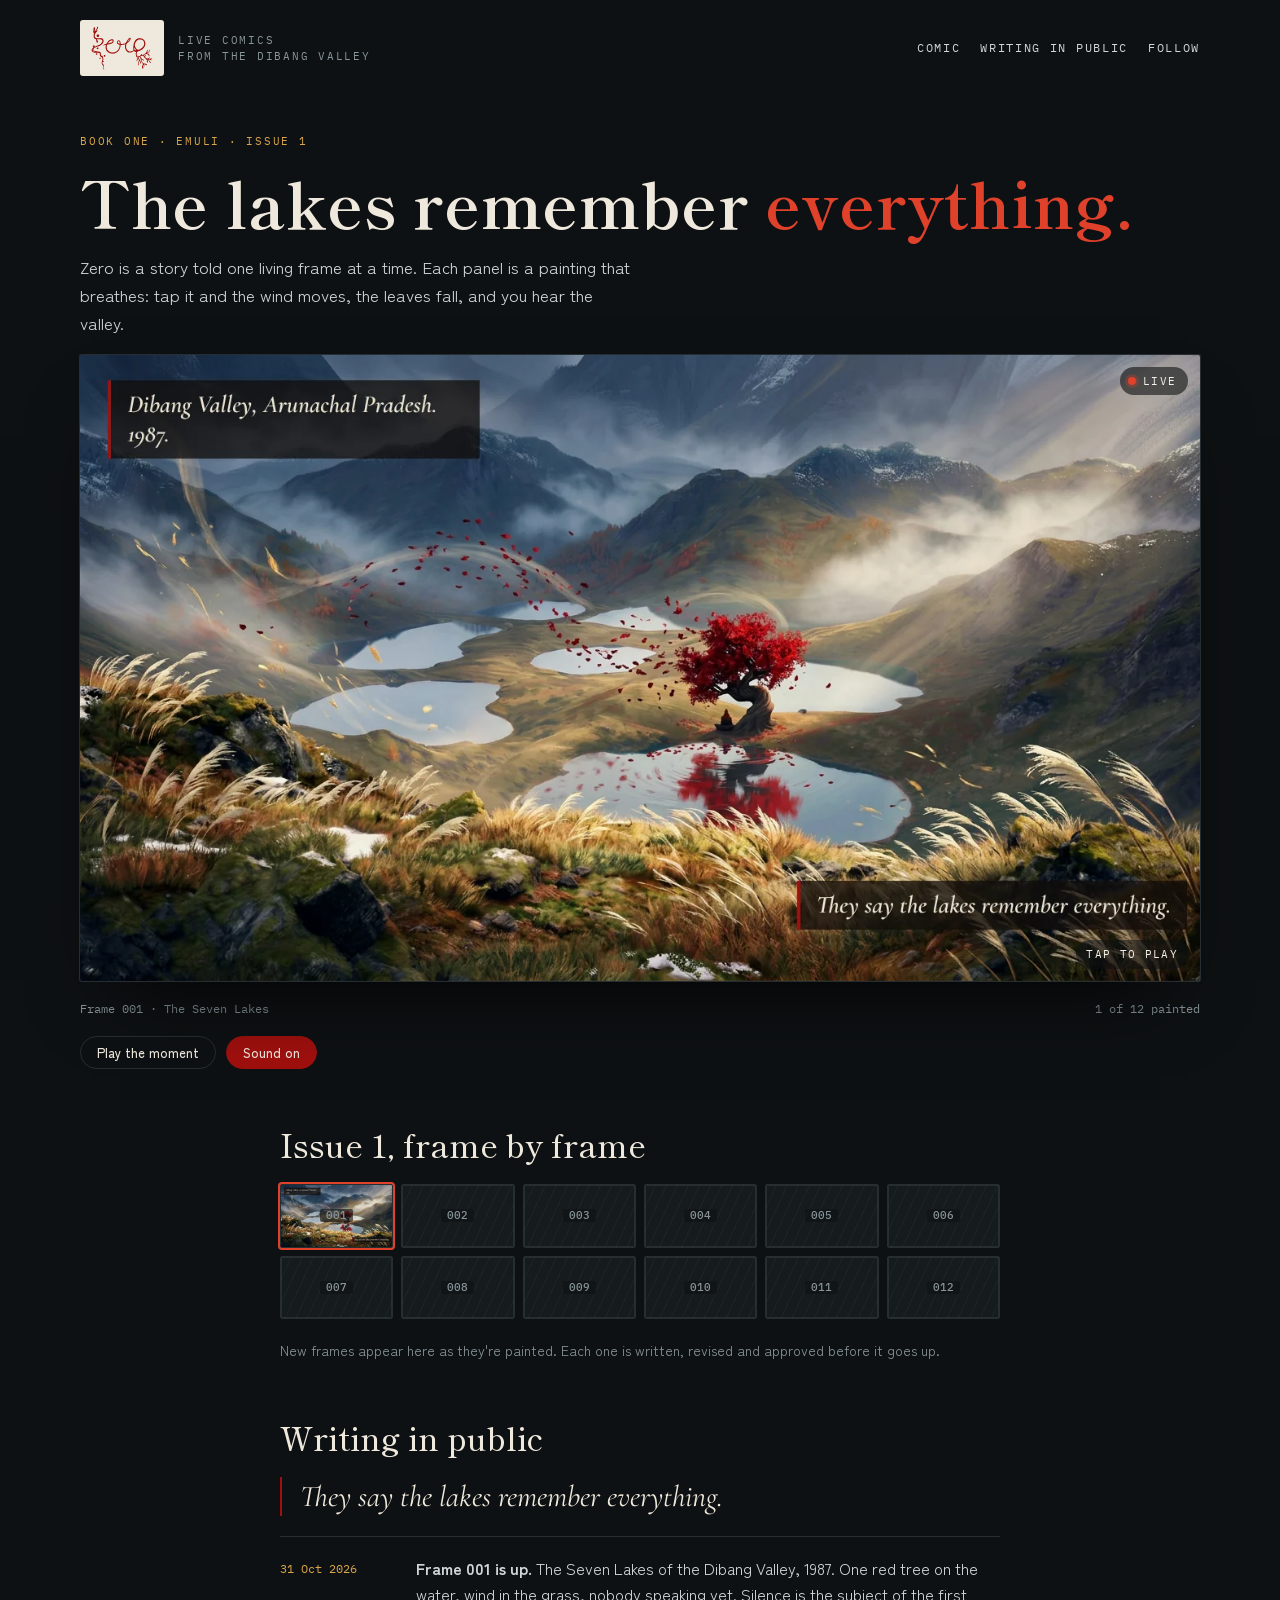
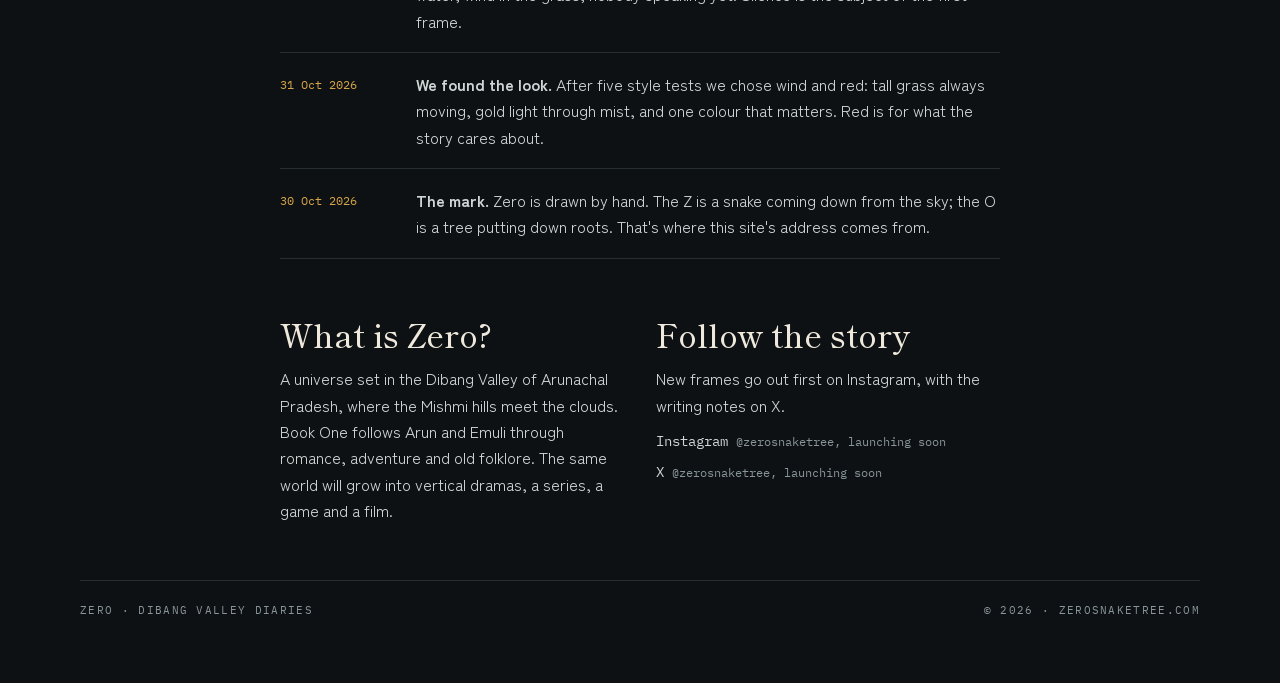
==== index.html @ f366be3c "Launch the Zero site with live Frame 001 Co-Authored-By: Claude Opus 5.5 <noreply@anthropic.com> Cla" ====
<!doctype html>
<html lang="en">
<head>
<meta charset="utf-8">
<meta name="viewport" content="width=device-width, initial-scale=1, viewport-fit=cover">
<link rel="icon" href="assets/zero-logo.svg" type="image/svg+xml">
<title>Zero Snake Tree</title>
<meta name="claude:viewport-fit-sides" content="cover">
<meta name="description" content="Zero: live comics from the Dibang Valley, painted one frame at a time.">
<meta property="og:title" content="Zero">
<meta property="og:description" content="Live comics from the Dibang Valley, painted one frame at a time.">
<meta property="og:image" content="https://zerosnaketree.com/assets/og-frame-001.jpg">
<link rel="preconnect" href="https://fonts.googleapis.com">
<link rel="preconnect" href="https://fonts.gstatic.com" crossorigin>
<link rel="stylesheet" href="https://fonts.googleapis.com/css2?family=Shippori+Mincho:wght@500;700&family=Cormorant+Garamond:ital,wght@1,500&family=Zen+Kaku+Gothic+New:wght@400;500&family=IBM+Plex+Mono:wght@400;500&display=swap">
<style>
*,*::before,*::after{box-sizing:border-box}
body{margin:0}
img{max-width:100%}
[hidden]{display:none!important}
:root{padding-top:env(safe-area-inset-top,0px);padding-bottom:env(safe-area-inset-bottom,0px)}

/* Layout: a night reading-room in the valley. The live frame is the hero, full width; the book's frame strip and the
   writing-in-public log sit below it in one narrow column. One look on purpose (dark ink, bone paper, Zero red). */
:root{
  --ink:#0e1113;          /* page: night over the lakes */
  --ink-2:#161b1e;        /* raised surface */
  --line:#262e32;
  --mist:#cfd6d6;         /* body text */
  --dim:#88959a;          /* captions */
  --bone:#efe8dc;         /* the paper the logo is drawn on */
  --red:#a0100e;          /* Zero red, from the logo */
  --red-lit:#e0412b;      /* the same red where light hits it, for text on ink */
  --gold:#d8a64a;         /* low sun through mist */
  --display:"Shippori Mincho","Hiragino Mincho ProN","Yu Mincho",Georgia,serif;
  --quote:"Cormorant Garamond",Georgia,"Times New Roman",serif;
  --body:"Zen Kaku Gothic New",system-ui,-apple-system,"Segoe UI",sans-serif;
  --mono:"IBM Plex Mono",ui-monospace,Menlo,Consolas,monospace;
  color-scheme:dark;
}
html,body{background:var(--ink);color:var(--mist)}
body{font-family:var(--body);font-size:16px;line-height:1.65;
  padding-left:max(16px,env(safe-area-inset-left,0px));padding-right:max(16px,env(safe-area-inset-right,0px));padding-block:20px 64px}
a{color:var(--bone);text-decoration-color:var(--red-lit);text-underline-offset:3px}
a:hover{color:#fff}
:focus-visible{outline:2px solid var(--gold);outline-offset:3px}
.wrap{max-width:1120px;margin:0 auto;display:grid;gap:56px}
.col{max-width:720px;width:100%;margin:0 auto;display:grid;gap:20px}

/* header */
header{display:flex;align-items:center;justify-content:space-between;gap:16px;flex-wrap:wrap}
.mark{display:flex;align-items:center;gap:14px;text-decoration:none}
.plate{width:84px;height:56px;background:var(--bone);border-radius:3px;display:grid;place-items:center;padding:5px 8px}
.plate img{width:100%;height:100%;object-fit:contain}
.mark small{font-family:var(--mono);font-size:11px;letter-spacing:.16em;text-transform:uppercase;color:var(--dim);line-height:1.5}
nav{display:flex;gap:20px;flex-wrap:wrap;font-family:var(--mono);font-size:12px;letter-spacing:.14em;text-transform:uppercase}
nav a{color:var(--mist);text-decoration:none}
nav a:hover{color:var(--red-lit)}

/* hero */
.hero{display:grid;gap:18px}
.eyebrow{font-family:var(--mono);font-size:11px;letter-spacing:.16em;text-transform:uppercase;color:var(--gold)}
h1{font-family:var(--display);font-weight:700;font-size:clamp(34px,6vw,64px);line-height:1.05;margin:0;color:var(--bone);text-wrap:balance;letter-spacing:.01em}
h1 em{font-style:normal;color:var(--red-lit)}
h2{font-family:var(--display);font-weight:500;font-size:clamp(24px,3.4vw,32px);line-height:1.2;margin:0;color:var(--bone);text-wrap:balance}
.lede{font-size:17px;max-width:62ch;margin:0}

/* live panel */
.panel{position:relative;width:100%;max-width:100%;aspect-ratio:1376/768;overflow:hidden;border-radius:2px;background:#22292c;
  cursor:pointer;user-select:none;-webkit-user-select:none;touch-action:manipulation;box-shadow:0 0 0 1px var(--line),0 40px 80px -40px #000}
.stage{position:absolute;inset:0;transform-origin:58% 58%;transition:transform 6s cubic-bezier(.2,.6,.2,1)}
.stage img,.stage canvas{position:absolute;inset:0;width:100%;height:100%;display:block;object-fit:cover}
.panel.playing .stage{transform:scale(1.045)}
.live{position:absolute;top:12px;right:12px;display:flex;align-items:center;gap:7px;padding:5px 11px 5px 8px;border-radius:999px;
  background:rgba(14,17,19,.6);backdrop-filter:blur(6px);-webkit-backdrop-filter:blur(6px);
  font-family:var(--mono);font-size:11px;letter-spacing:.14em;color:#f4f1ea;transition:background .3s}
.live i{width:8px;height:8px;border-radius:50%;background:var(--red-lit);box-shadow:0 0 0 3px rgba(224,65,43,.25)}
.panel.playing .live{background:rgba(160,16,14,.8)}
.panel.playing .live i{background:#fff;animation:pulse 1s infinite}
@keyframes pulse{50%{opacity:.35}}
.hint{position:absolute;right:12px;bottom:12px;font-family:var(--mono);font-size:11px;letter-spacing:.12em;text-transform:uppercase;
  color:#f4f1ea;background:rgba(14,17,19,.55);padding:5px 10px;border-radius:999px;transition:opacity .4s}
.panel.playing .hint{opacity:0}
.meta{display:flex;justify-content:space-between;gap:12px;flex-wrap:wrap;font-family:var(--mono);font-size:12px;color:var(--dim);font-variant-numeric:tabular-nums}
.controls{display:flex;gap:10px;flex-wrap:wrap}
button{font:500 13px/1 var(--body);color:var(--bone);background:transparent;border:1px solid var(--line);border-radius:999px;padding:9px 16px;cursor:pointer}
button:hover{border-color:var(--red-lit)}
button[aria-pressed="true"]{background:var(--red);border-color:var(--red)}
button:disabled{opacity:.4;cursor:default}

/* frame strip */
.strip{display:grid;grid-template-columns:repeat(6,minmax(0,1fr));gap:8px}
@media (max-width:640px){.strip{grid-template-columns:repeat(4,minmax(0,1fr))}}
.slot{position:relative;aspect-ratio:16/9;border-radius:2px;overflow:hidden;background:var(--ink-2);box-shadow:inset 0 0 0 1px var(--line);
  display:grid;place-items:center;font-family:var(--mono);font-size:11px;color:var(--dim);font-variant-numeric:tabular-nums;padding:0}
.slot img{position:absolute;inset:0;width:100%;height:100%;object-fit:cover}
.slot.on{box-shadow:0 0 0 2px var(--red-lit)}
.slot .n{position:relative;background:rgba(14,17,19,.6);padding:1px 6px;border-radius:2px}
.slot:disabled{opacity:1;cursor:default}
.slot.empty::before{content:"";position:absolute;inset:0;background:repeating-linear-gradient(115deg,transparent 0 9px,rgba(207,214,214,.04) 9px 10px)}
.note{font-size:14px;color:var(--dim);margin:0}

/* log */
.log{display:grid;gap:0;border-top:1px solid var(--line)}
.entry{display:grid;grid-template-columns:120px minmax(0,1fr);gap:16px;padding:18px 0;border-bottom:1px solid var(--line)}
@media (max-width:560px){.entry{grid-template-columns:minmax(0,1fr);gap:4px}}
.entry time{font-family:var(--mono);font-size:12px;color:var(--gold);font-variant-numeric:tabular-nums;padding-top:4px}
.entry p{margin:0}
blockquote{margin:0;font-family:var(--quote);font-style:italic;font-size:clamp(24px,3.2vw,30px);line-height:1.3;color:var(--bone);
  border-left:2px solid var(--red);padding-left:18px}

/* about + follow */
.two{display:grid;grid-template-columns:repeat(2,minmax(0,1fr));gap:32px}
@media (max-width:720px){.two{grid-template-columns:minmax(0,1fr)}}
.two > div{display:grid;gap:12px;align-content:start;min-width:0}
.two p{margin:0}
.handles{display:grid;gap:8px;font-family:var(--mono);font-size:14px}
.handles span{color:var(--dim);font-size:12px}
footer{border-top:1px solid var(--line);padding-top:20px;display:flex;justify-content:space-between;gap:12px;flex-wrap:wrap;
  font-family:var(--mono);font-size:11px;letter-spacing:.12em;text-transform:uppercase;color:var(--dim)}
@media (prefers-reduced-motion:reduce){.stage{transition:none}.panel.playing .stage{transform:none}}
</style>
</head>
<body>

<div class="wrap">
  <header>
    <a class="mark" href="#top" aria-label="Zero, home">
      <span class="plate"><img src="assets/zero-logo.svg" alt="Zero"></span>
      <small>Live comics<br>from the Dibang Valley</small>
    </a>
    <nav aria-label="Sections">
      <a href="#comic">Comic</a><a href="#log">Writing in public</a><a href="#follow">Follow</a>
    </nav>
  </header>

  <section class="hero" id="comic">
    <div class="eyebrow">Book One · Emuli · Issue 1</div>
    <h1>The lakes remember <em>everything.</em></h1>
    <p class="lede">Zero is a story told one living frame at a time. Each panel is a painting that breathes: tap it and the wind moves, the leaves fall, and you hear the valley.</p>

    <div class="panel" id="panel" role="button" tabindex="0" aria-label="Live frame. Tap to play the moment with sound.">
      <div class="stage"><img id="frameImg" src="assets/frame-001.webp" alt=""><canvas id="fx"></canvas></div>
      <div class="live"><i></i>LIVE</div>
      <div class="hint">Tap to play</div>
    </div>
    <div class="meta"><span id="frameLabel">Frame 001 · The Seven Lakes</span><span id="frameCount">1 of 12 painted</span></div>
    <div class="controls">
      <button id="play" type="button">Play the moment</button>
      <button id="sound" type="button" aria-pressed="true">Sound on</button>
    </div>
  </section>

  <section class="col" aria-labelledby="stripH">
    <h2 id="stripH">Issue 1, frame by frame</h2>
    <div class="strip" id="strip"></div>
    <p class="note">New frames appear here as they're painted. Each one is written, revised and approved before it goes up.</p>
  </section>

  <section class="col" id="log" aria-labelledby="logH">
    <h2 id="logH">Writing in public</h2>
    <blockquote>They say the lakes remember everything.</blockquote>
    <div class="log">
      <div class="entry"><time datetime="2026-10-31">31 Oct 2026</time>
        <p><strong>Frame 001 is up.</strong> The Seven Lakes of the Dibang Valley, 1987. One red tree on the water, wind in the grass, nobody speaking yet. Silence is the subject of the first frame.</p></div>
      <div class="entry"><time datetime="2026-10-31">31 Oct 2026</time>
        <p><strong>We found the look.</strong> After five style tests we chose wind and red: tall grass always moving, gold light through mist, and one colour that matters. Red is for what the story cares about.</p></div>
      <div class="entry"><time datetime="2026-10-30">30 Oct 2026</time>
        <p><strong>The mark.</strong> Zero is drawn by hand. The Z is a snake coming down from the sky; the O is a tree putting down roots. That's where this site's address comes from.</p></div>
    </div>
  </section>

  <section class="col two" id="follow">
    <div>
      <h2>What is Zero?</h2>
      <p>A universe set in the Dibang Valley of Arunachal Pradesh, where the Mishmi hills meet the clouds. Book One follows Arun and Emuli through romance, adventure and old folklore. The same world will grow into vertical dramas, a series, a game and a film.</p>
    </div>
    <div>
      <h2>Follow the story</h2>
      <p>New frames go out first on Instagram, with the writing notes on X.</p>
      <div class="handles">
        <div>Instagram <span>@zerosnaketree, launching soon</span></div>
        <div>X <span>@zerosnaketree, launching soon</span></div>
      </div>
    </div>
  </section>

  <footer><span>Zero · Dibang Valley Diaries</span><span>© 2026 · zerosnaketree.com</span></footer>
</div>

<script>
/* To add a frame: push an entry here once it's approved. live = which moment plays on tap. */
const FRAMES = [
  {n:1, title:"The Seven Lakes", src:"assets/frame-001.webp", thumb:"assets/frame-001-sm.webp",
   alt:"Seven mountain lakes in mist, one red tree on the shore shedding leaves into the wind, tall grass in the foreground.",
   live:{leaves:true, origin:[0.59,0.47], wind:1}}
];
const TOTAL = 12;

const panel=document.getElementById('panel'), img=document.getElementById('frameImg'), cv=document.getElementById('fx'),
      ctx=cv.getContext('2d'), playBtn=document.getElementById('play'), soundBtn=document.getElementById('sound');
const reduce=matchMedia('(prefers-reduced-motion: reduce)').matches;
let cur=0, playing=false, soundOn=true, raf=0, leaves=[], t0=0, ac=null;

function show(i){
  cur=i; const f=FRAMES[i];
  img.src=f.src; img.alt=f.alt;
  document.getElementById('frameLabel').textContent=`Frame ${String(f.n).padStart(3,'0')} · ${f.title}`;
  document.getElementById('frameCount').textContent=`${FRAMES.length} of ${TOTAL} painted`;
  document.querySelectorAll('.slot').forEach((s,k)=>s.classList.toggle('on',k===i));
}
function buildStrip(){
  const s=document.getElementById('strip');
  for(let k=0;k<TOTAL;k++){
    const b=document.createElement('button'); b.type='button'; b.className='slot';
    const f=FRAMES[k];
    if(f){ b.innerHTML=`<img src="${f.thumb}" alt=""><span class="n">${String(k+1).padStart(3,'0')}</span>`;
      b.setAttribute('aria-label',`Frame ${k+1}: ${f.title}`); b.onclick=()=>{show(k);panel.scrollIntoView({behavior:reduce?'auto':'smooth',block:'center'})}; }
    else { b.classList.add('empty'); b.disabled=true; b.innerHTML=`<span class="n">${String(k+1).padStart(3,'0')}</span>`; b.setAttribute('aria-label',`Frame ${k+1}, still being painted`); }
    s.appendChild(b);
  }
}

function size(){ const r=panel.getBoundingClientRect(), d=Math.min(devicePixelRatio||1,2); cv.width=r.width*d; cv.height=r.height*d; }
function spawn(o){
  const W=cv.width,H=cv.height;
  return {x:o[0]*W+(Math.random()-.5)*W*.08, y:o[1]*H+(Math.random()-.5)*H*.08,
    vx:(0.6+Math.random()*1.4)*W/900, vy:(-0.4+Math.random()*0.8)*H/900,
    r:(3+Math.random()*4)*W/1100, a:Math.random()*6.28, va:(Math.random()-.5)*.2, life:1,
    c:Math.random()<.75?'#b3160f':(Math.random()<.5?'#e0412b':'#d8a64a')};
}
function frame(ts){
  const W=cv.width,H=cv.height, el=(ts-t0)/1000, f=FRAMES[cur].live;
  ctx.clearRect(0,0,W,H);
  // gust: rises, holds, settles
  const g=el<1?el:el<4?1:Math.max(0,1-(el-4)/2);
  if(f.leaves && el<4.5) for(let k=0;k<3;k++) leaves.push(spawn(f.origin));
  // warm light breathing in through the mist
  ctx.fillStyle=`rgba(216,166,74,${0.07*g})`; ctx.fillRect(0,0,W,H);
  for(const p of leaves){
    p.vx+=0.02*g*W/900; p.vy+=Math.sin(el*3+p.x*.01)*0.02*H/900;
    p.x+=p.vx*(1+g); p.y+=p.vy; p.a+=p.va; if(el>4) p.life-=.012;
    ctx.save(); ctx.globalAlpha=Math.max(0,p.life)*.95; ctx.translate(p.x,p.y); ctx.rotate(p.a);
    ctx.fillStyle=p.c; ctx.beginPath(); ctx.ellipse(0,0,p.r,p.r*.45,0,0,6.28); ctx.fill(); ctx.restore();
  }
  leaves=leaves.filter(p=>p.life>0 && p.x<W+40 && p.y>-40 && p.y<H+40);
  if(el<6.5 || leaves.length) raf=requestAnimationFrame(frame); else stop();
}
function wind(){
  try{
    ac=ac||new (window.AudioContext||window.webkitAudioContext)(); const now=ac.currentTime, len=7;
    const buf=ac.createBuffer(1,ac.sampleRate*len,ac.sampleRate), d=buf.getChannelData(0);
    let last=0; for(let i=0;i<d.length;i++){ last=(last+0.02*(Math.random()*2-1))/1.02; d[i]=last*3.5; }
    const src=ac.createBufferSource(); src.buffer=buf;
    const bp=ac.createBiquadFilter(); bp.type='bandpass'; bp.Q.value=0.8;
    bp.frequency.setValueAtTime(300,now); bp.frequency.linearRampToValueAtTime(900,now+2); bp.frequency.linearRampToValueAtTime(400,now+6);
    const gn=ac.createGain(); gn.gain.setValueAtTime(0,now); gn.gain.linearRampToValueAtTime(.55,now+1.2);
    gn.gain.setValueAtTime(.55,now+3.8); gn.gain.linearRampToValueAtTime(0,now+6.5);
    src.connect(bp).connect(gn).connect(ac.destination); src.start(now); src.stop(now+len);
    // one low bell, far off, as the gust peaks
    const o=ac.createOscillator(), og=ac.createGain(); o.type='sine'; o.frequency.value=196;
    og.gain.setValueAtTime(0,now+1.6); og.gain.linearRampToValueAtTime(.12,now+1.7); og.gain.exponentialRampToValueAtTime(.0001,now+5.5);
    o.connect(og).connect(ac.destination); o.start(now+1.6); o.stop(now+5.6);
  }catch(e){}
}
function play(){
  if(playing) return; playing=true; panel.classList.add('playing'); playBtn.disabled=true;
  if(soundOn) wind();
  if(reduce){ setTimeout(stop,2500); return; }
  size(); leaves=[]; t0=performance.now(); raf=requestAnimationFrame(frame);
}
function stop(){ cancelAnimationFrame(raf); ctx.clearRect(0,0,cv.width,cv.height); playing=false; panel.classList.remove('playing'); playBtn.disabled=false; }

panel.addEventListener('click',play);
panel.addEventListener('keydown',e=>{ if(e.key==='Enter'||e.key===' '){e.preventDefault();play();} });
playBtn.addEventListener('click',play);
soundBtn.addEventListener('click',()=>{ soundOn=!soundOn; soundBtn.setAttribute('aria-pressed',soundOn); soundBtn.textContent=soundOn?'Sound on':'Sound off'; });
addEventListener('resize',()=>{ if(playing) size(); });
buildStrip(); show(0);
</script>
</body>
</html>
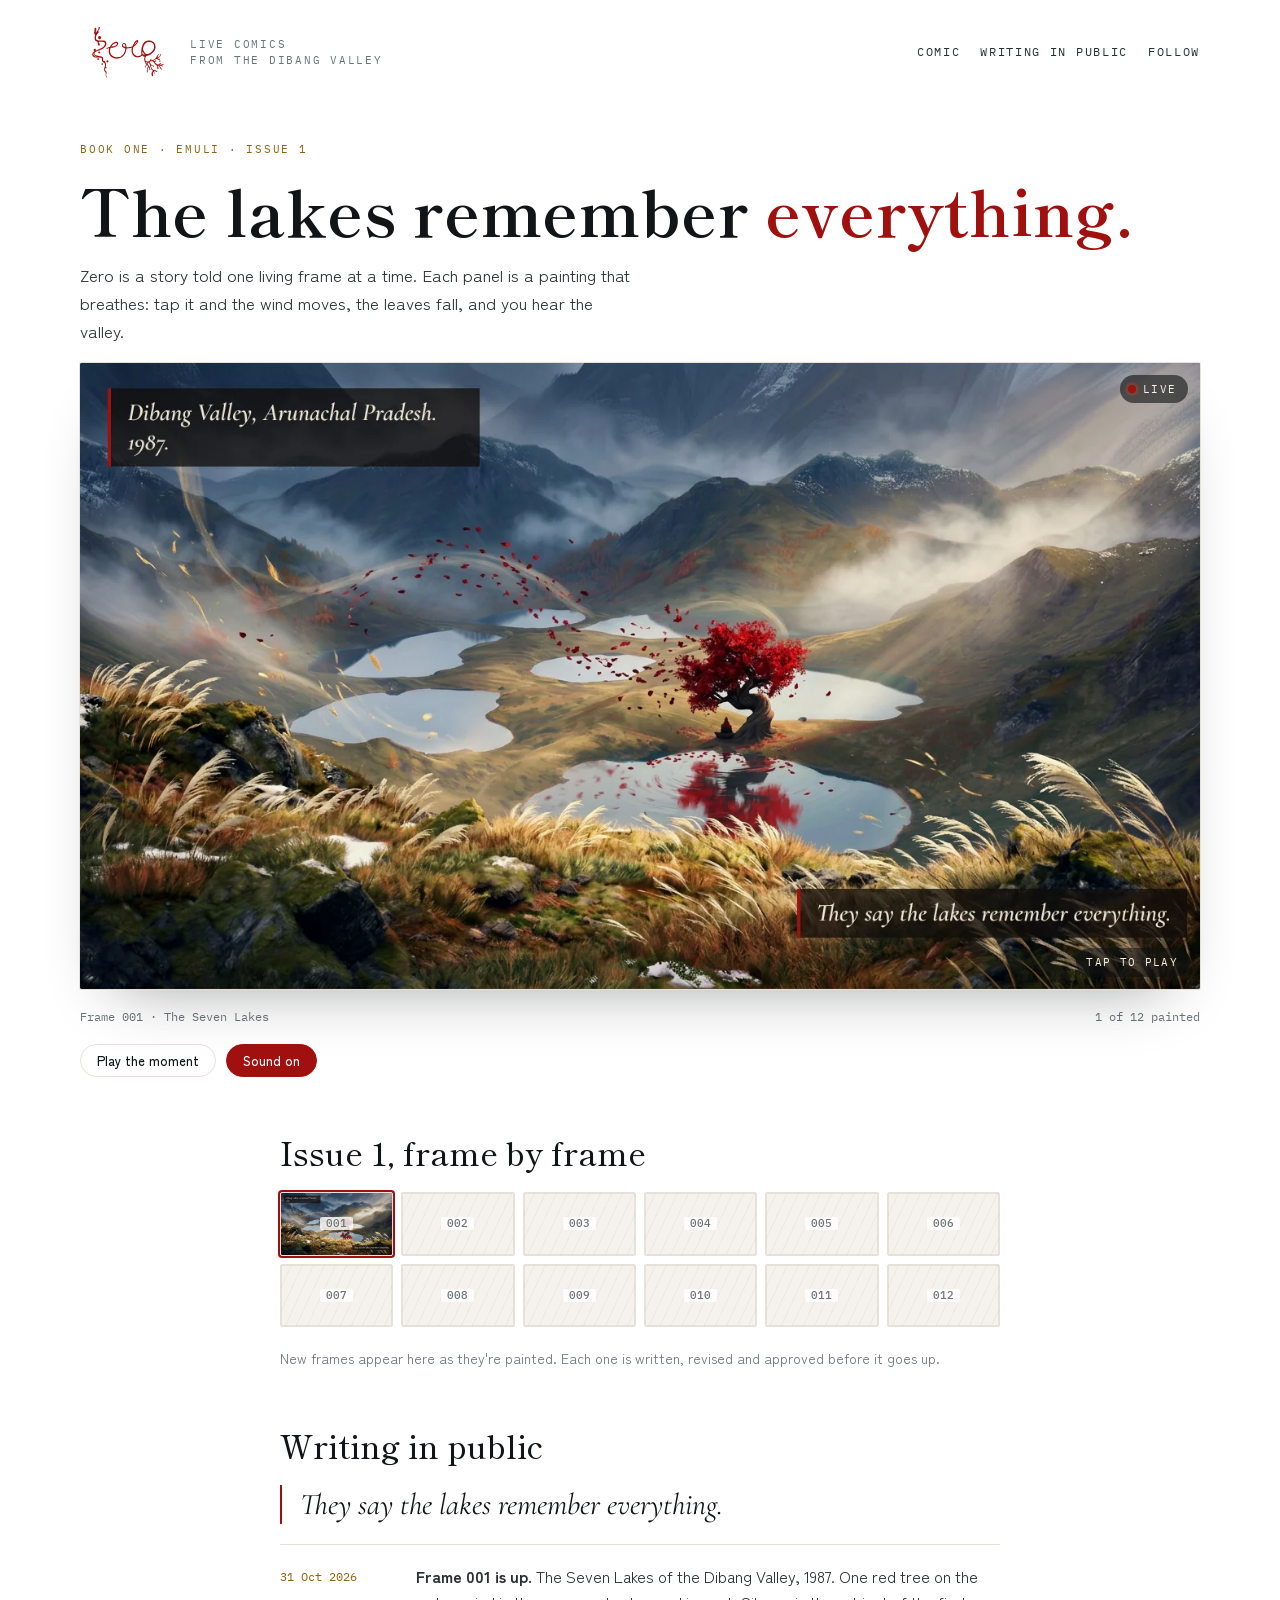
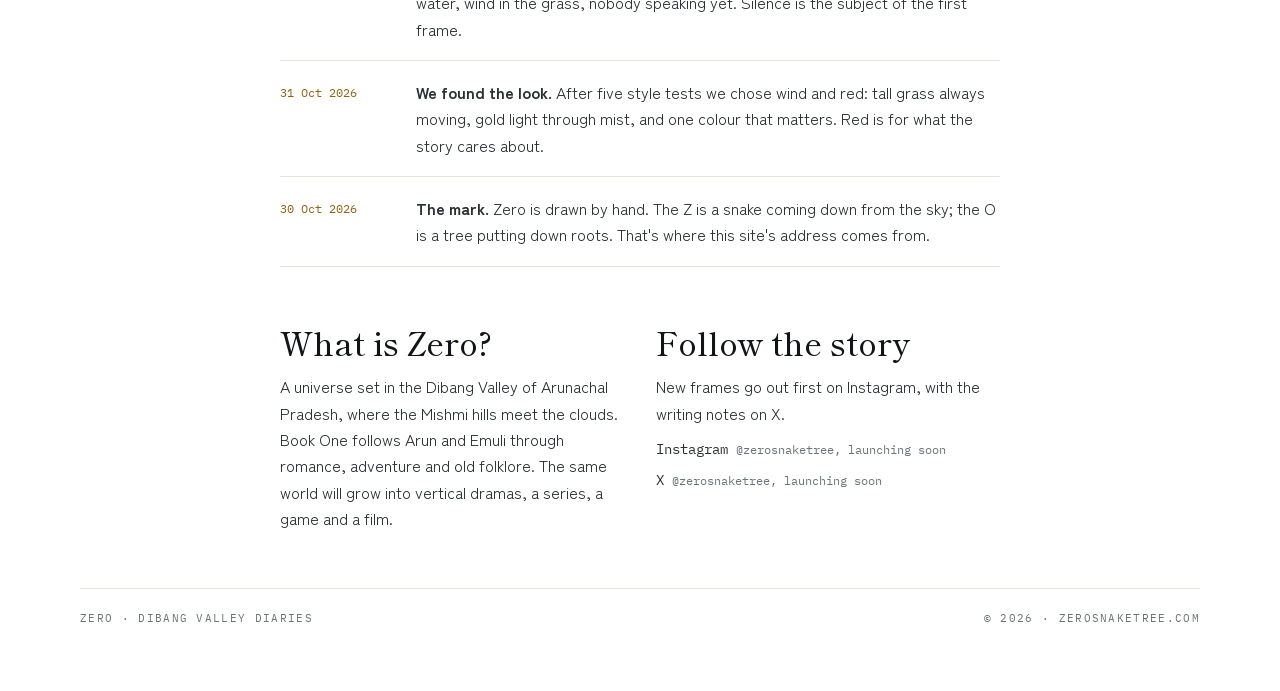
==== commit d3f4238b: "Switch the site to a white background Co-Authored-By: Claude Opus 5.5 <noreply@anthropic.com> Claude" ====
--- a/index.html
+++ b/index.html
@@ -4,7 +4,7 @@
 <meta charset="utf-8">
 <meta name="viewport" content="width=device-width, initial-scale=1, viewport-fit=cover">
 <link rel="icon" href="assets/zero-logo.svg" type="image/svg+xml">
-<title>Zero Snake Tree</title>
+<title>Zero · Live comics from the Dibang Valley</title>
 <meta name="claude:viewport-fit-sides" content="cover">
 <meta name="description" content="Zero: live comics from the Dibang Valley, painted one frame at a time.">
 <meta property="og:title" content="Zero">
@@ -20,29 +20,29 @@
 [hidden]{display:none!important}
 :root{padding-top:env(safe-area-inset-top,0px);padding-bottom:env(safe-area-inset-bottom,0px)}
 
-/* Layout: a night reading-room in the valley. The live frame is the hero, full width; the book's frame strip and the
-   writing-in-public log sit below it in one narrow column. One look on purpose (dark ink, bone paper, Zero red). */
+/* Layout: white paper, like the page the logo was drawn on. The live frame is the hero, full width; the book's frame strip and the
+   writing-in-public log sit below it in one narrow column. One look on purpose (white paper, ink, Zero red). */
 :root{
-  --ink:#0e1113;          /* page: night over the lakes */
-  --ink-2:#161b1e;        /* raised surface */
-  --line:#262e32;
-  --mist:#cfd6d6;         /* body text */
-  --dim:#88959a;          /* captions */
-  --bone:#efe8dc;         /* the paper the logo is drawn on */
+  --ink:#ffffff;          /* page: white paper */
+  --ink-2:#f5f2ed;        /* raised surface */
+  --line:#e6e1d9;
+  --mist:#2a2f31;         /* body text */
+  --dim:#6b7377;          /* captions */
+  --bone:#121517;         /* headings, ink */
   --red:#a0100e;          /* Zero red, from the logo */
-  --red-lit:#e0412b;      /* the same red where light hits it, for text on ink */
-  --gold:#d8a64a;         /* low sun through mist */
+  --red-lit:#a0100e;      /* Zero red for text on white */
+  --gold:#8f6212;         /* low sun, deepened for white paper */
   --display:"Shippori Mincho","Hiragino Mincho ProN","Yu Mincho",Georgia,serif;
   --quote:"Cormorant Garamond",Georgia,"Times New Roman",serif;
   --body:"Zen Kaku Gothic New",system-ui,-apple-system,"Segoe UI",sans-serif;
   --mono:"IBM Plex Mono",ui-monospace,Menlo,Consolas,monospace;
-  color-scheme:dark;
+  color-scheme:light;
 }
 html,body{background:var(--ink);color:var(--mist)}
 body{font-family:var(--body);font-size:16px;line-height:1.65;
   padding-left:max(16px,env(safe-area-inset-left,0px));padding-right:max(16px,env(safe-area-inset-right,0px));padding-block:20px 64px}
 a{color:var(--bone);text-decoration-color:var(--red-lit);text-underline-offset:3px}
-a:hover{color:#fff}
+a:hover{color:var(--red-lit)}
 :focus-visible{outline:2px solid var(--gold);outline-offset:3px}
 .wrap{max-width:1120px;margin:0 auto;display:grid;gap:56px}
 .col{max-width:720px;width:100%;margin:0 auto;display:grid;gap:20px}
@@ -50,7 +50,7 @@
 /* header */
 header{display:flex;align-items:center;justify-content:space-between;gap:16px;flex-wrap:wrap}
 .mark{display:flex;align-items:center;gap:14px;text-decoration:none}
-.plate{width:84px;height:56px;background:var(--bone);border-radius:3px;display:grid;place-items:center;padding:5px 8px}
+.plate{width:96px;height:64px;background:transparent;border-radius:3px;display:grid;place-items:center;padding:5px 8px}
 .plate img{width:100%;height:100%;object-fit:contain}
 .mark small{font-family:var(--mono);font-size:11px;letter-spacing:.16em;text-transform:uppercase;color:var(--dim);line-height:1.5}
 nav{display:flex;gap:20px;flex-wrap:wrap;font-family:var(--mono);font-size:12px;letter-spacing:.14em;text-transform:uppercase}
@@ -67,7 +67,7 @@
 
 /* live panel */
 .panel{position:relative;width:100%;max-width:100%;aspect-ratio:1376/768;overflow:hidden;border-radius:2px;background:#22292c;
-  cursor:pointer;user-select:none;-webkit-user-select:none;touch-action:manipulation;box-shadow:0 0 0 1px var(--line),0 40px 80px -40px #000}
+  cursor:pointer;user-select:none;-webkit-user-select:none;touch-action:manipulation;box-shadow:0 0 0 1px var(--line),0 30px 60px -36px rgba(18,21,23,.45)}
 .stage{position:absolute;inset:0;transform-origin:58% 58%;transition:transform 6s cubic-bezier(.2,.6,.2,1)}
 .stage img,.stage canvas{position:absolute;inset:0;width:100%;height:100%;display:block;object-fit:cover}
 .panel.playing .stage{transform:scale(1.045)}
@@ -85,7 +85,7 @@
 .controls{display:flex;gap:10px;flex-wrap:wrap}
 button{font:500 13px/1 var(--body);color:var(--bone);background:transparent;border:1px solid var(--line);border-radius:999px;padding:9px 16px;cursor:pointer}
 button:hover{border-color:var(--red-lit)}
-button[aria-pressed="true"]{background:var(--red);border-color:var(--red)}
+button[aria-pressed="true"]{background:var(--red);border-color:var(--red);color:#fff}
 button:disabled{opacity:.4;cursor:default}
 
 /* frame strip */
@@ -95,9 +95,9 @@
   display:grid;place-items:center;font-family:var(--mono);font-size:11px;color:var(--dim);font-variant-numeric:tabular-nums;padding:0}
 .slot img{position:absolute;inset:0;width:100%;height:100%;object-fit:cover}
 .slot.on{box-shadow:0 0 0 2px var(--red-lit)}
-.slot .n{position:relative;background:rgba(14,17,19,.6);padding:1px 6px;border-radius:2px}
+.slot .n{position:relative;background:rgba(255,255,255,.8);padding:1px 6px;border-radius:2px}
 .slot:disabled{opacity:1;cursor:default}
-.slot.empty::before{content:"";position:absolute;inset:0;background:repeating-linear-gradient(115deg,transparent 0 9px,rgba(207,214,214,.04) 9px 10px)}
+.slot.empty::before{content:"";position:absolute;inset:0;background:repeating-linear-gradient(115deg,transparent 0 9px,rgba(18,21,23,.04) 9px 10px)}
 .note{font-size:14px;color:var(--dim);margin:0}
 
 /* log */
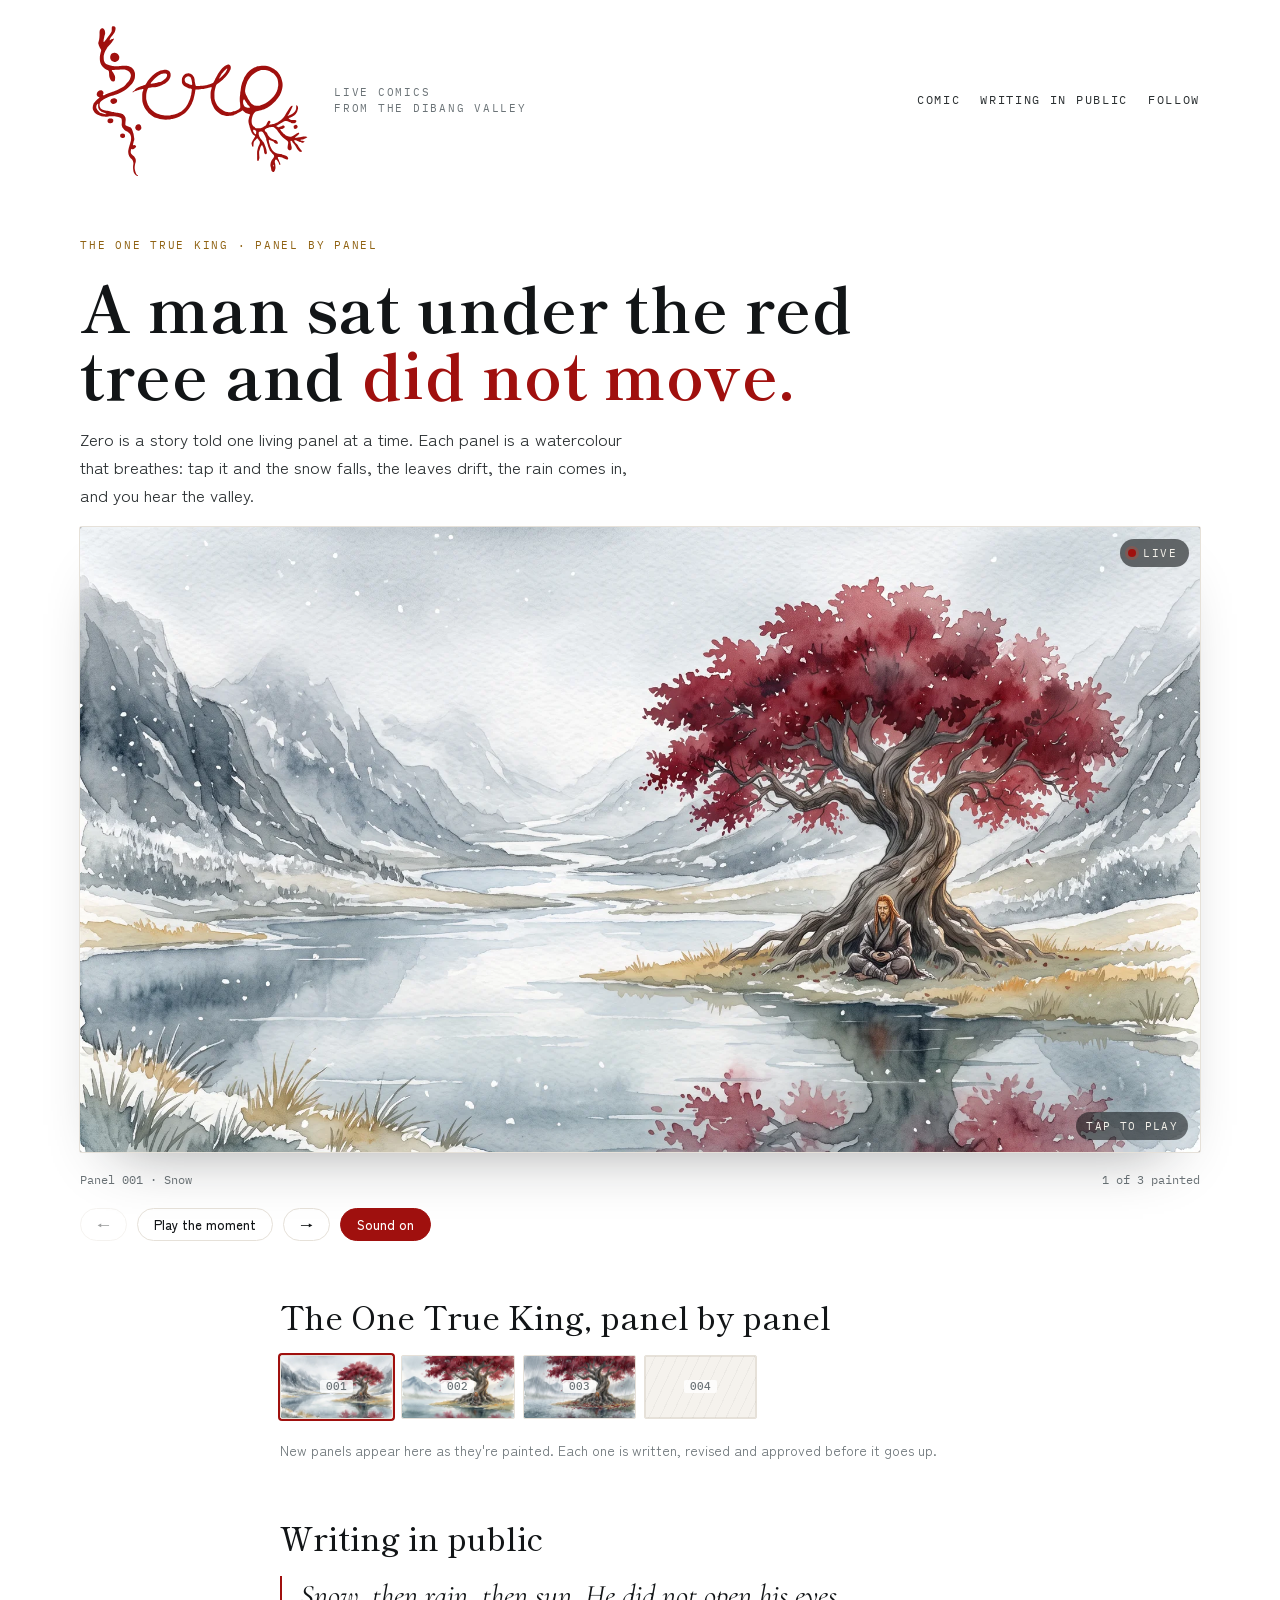
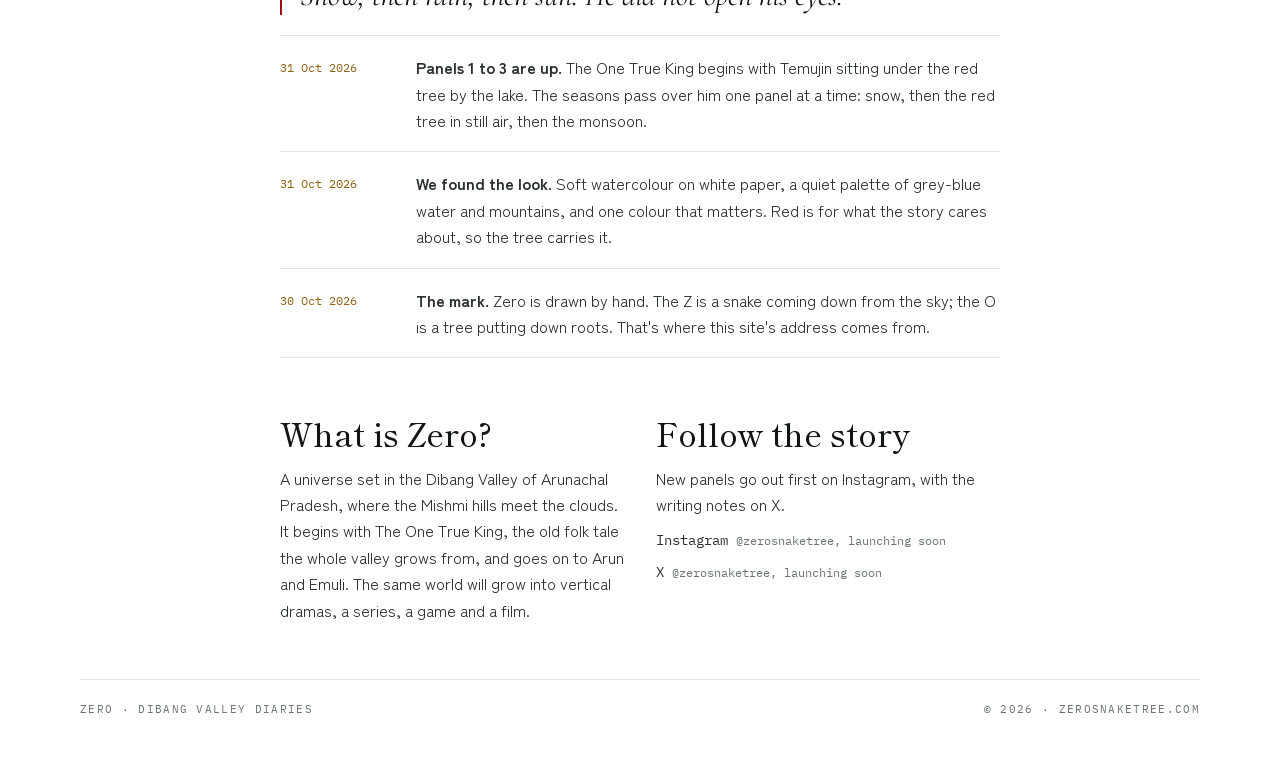
==== commit e9920dc7: "Add The One True King panels 1-3 and enlarge the Zero logo Co-Authored-By: Claude Opus 5.5 <noreply@" ====
--- a/index.html
+++ b/index.html
@@ -9,7 +9,7 @@
 <meta name="description" content="Zero: live comics from the Dibang Valley, painted one frame at a time.">
 <meta property="og:title" content="Zero">
 <meta property="og:description" content="Live comics from the Dibang Valley, painted one frame at a time.">
-<meta property="og:image" content="https://zerosnaketree.com/assets/og-frame-001.jpg">
+<meta property="og:image" content="https://zerosnaketree.com/assets/og-image.jpg">
 <link rel="preconnect" href="https://fonts.googleapis.com">
 <link rel="preconnect" href="https://fonts.gstatic.com" crossorigin>
 <link rel="stylesheet" href="https://fonts.googleapis.com/css2?family=Shippori+Mincho:wght@500;700&family=Cormorant+Garamond:ital,wght@1,500&family=Zen+Kaku+Gothic+New:wght@400;500&family=IBM+Plex+Mono:wght@400;500&display=swap">
@@ -50,8 +50,8 @@
 /* header */
 header{display:flex;align-items:center;justify-content:space-between;gap:16px;flex-wrap:wrap}
 .mark{display:flex;align-items:center;gap:14px;text-decoration:none}
-.plate{width:96px;height:64px;background:transparent;border-radius:3px;display:grid;place-items:center;padding:5px 8px}
-.plate img{width:100%;height:100%;object-fit:contain}
+.plate{width:clamp(150px,24vw,240px);aspect-ratio:3/2;display:block}
+.plate img{display:block;width:100%;height:100%;object-fit:contain}
 .mark small{font-family:var(--mono);font-size:11px;letter-spacing:.16em;text-transform:uppercase;color:var(--dim);line-height:1.5}
 nav{display:flex;gap:20px;flex-wrap:wrap;font-family:var(--mono);font-size:12px;letter-spacing:.14em;text-transform:uppercase}
 nav a{color:var(--mist);text-decoration:none}
@@ -66,7 +66,7 @@
 .lede{font-size:17px;max-width:62ch;margin:0}
 
 /* live panel */
-.panel{position:relative;width:100%;max-width:100%;aspect-ratio:1376/768;overflow:hidden;border-radius:2px;background:#22292c;
+.panel{position:relative;width:100%;max-width:100%;aspect-ratio:2752/1536;overflow:hidden;border-radius:2px;background:#22292c;
   cursor:pointer;user-select:none;-webkit-user-select:none;touch-action:manipulation;box-shadow:0 0 0 1px var(--line),0 30px 60px -36px rgba(18,21,23,.45)}
 .stage{position:absolute;inset:0;transform-origin:58% 58%;transition:transform 6s cubic-bezier(.2,.6,.2,1)}
 .stage img,.stage canvas{position:absolute;inset:0;width:100%;height:100%;display:block;object-fit:cover}
@@ -135,36 +135,38 @@
   </header>
 
   <section class="hero" id="comic">
-    <div class="eyebrow">Book One · Emuli · Issue 1</div>
-    <h1>The lakes remember <em>everything.</em></h1>
-    <p class="lede">Zero is a story told one living frame at a time. Each panel is a painting that breathes: tap it and the wind moves, the leaves fall, and you hear the valley.</p>
-
-    <div class="panel" id="panel" role="button" tabindex="0" aria-label="Live frame. Tap to play the moment with sound.">
-      <div class="stage"><img id="frameImg" src="assets/frame-001.webp" alt=""><canvas id="fx"></canvas></div>
+    <div class="eyebrow">The One True King · Panel by panel</div>
+    <h1>A man sat under the red tree and <em>did not move.</em></h1>
+    <p class="lede">Zero is a story told one living panel at a time. Each panel is a watercolour that breathes: tap it and the snow falls, the leaves drift, the rain comes in, and you hear the valley.</p>
+
+    <div class="panel" id="panel" role="button" tabindex="0" aria-label="Live panel. Tap to play the moment with sound.">
+      <div class="stage"><img id="frameImg" src="assets/otk-panel-01.webp" alt=""><canvas id="fx"></canvas></div>
       <div class="live"><i></i>LIVE</div>
       <div class="hint">Tap to play</div>
     </div>
-    <div class="meta"><span id="frameLabel">Frame 001 · The Seven Lakes</span><span id="frameCount">1 of 12 painted</span></div>
+    <div class="meta"><span id="frameLabel">Panel 001 · Snow</span><span id="frameCount">1 of 3 painted</span></div>
     <div class="controls">
+      <button id="prev" type="button" aria-label="Previous panel">←</button>
       <button id="play" type="button">Play the moment</button>
+      <button id="next" type="button" aria-label="Next panel">→</button>
       <button id="sound" type="button" aria-pressed="true">Sound on</button>
     </div>
   </section>
 
   <section class="col" aria-labelledby="stripH">
-    <h2 id="stripH">Issue 1, frame by frame</h2>
+    <h2 id="stripH">The One True King, panel by panel</h2>
     <div class="strip" id="strip"></div>
-    <p class="note">New frames appear here as they're painted. Each one is written, revised and approved before it goes up.</p>
+    <p class="note">New panels appear here as they're painted. Each one is written, revised and approved before it goes up.</p>
   </section>
 
   <section class="col" id="log" aria-labelledby="logH">
     <h2 id="logH">Writing in public</h2>
-    <blockquote>They say the lakes remember everything.</blockquote>
+    <blockquote>Snow, then rain, then sun. He did not open his eyes.</blockquote>
     <div class="log">
       <div class="entry"><time datetime="2026-10-31">31 Oct 2026</time>
-        <p><strong>Frame 001 is up.</strong> The Seven Lakes of the Dibang Valley, 1987. One red tree on the water, wind in the grass, nobody speaking yet. Silence is the subject of the first frame.</p></div>
+        <p><strong>Panels 1 to 3 are up.</strong> The One True King begins with Temujin sitting under the red tree by the lake. The seasons pass over him one panel at a time: snow, then the red tree in still air, then the monsoon.</p></div>
       <div class="entry"><time datetime="2026-10-31">31 Oct 2026</time>
-        <p><strong>We found the look.</strong> After five style tests we chose wind and red: tall grass always moving, gold light through mist, and one colour that matters. Red is for what the story cares about.</p></div>
+        <p><strong>We found the look.</strong> Soft watercolour on white paper, a quiet palette of grey-blue water and mountains, and one colour that matters. Red is for what the story cares about, so the tree carries it.</p></div>
       <div class="entry"><time datetime="2026-10-30">30 Oct 2026</time>
         <p><strong>The mark.</strong> Zero is drawn by hand. The Z is a snake coming down from the sky; the O is a tree putting down roots. That's where this site's address comes from.</p></div>
     </div>
@@ -173,11 +175,11 @@
   <section class="col two" id="follow">
     <div>
       <h2>What is Zero?</h2>
-      <p>A universe set in the Dibang Valley of Arunachal Pradesh, where the Mishmi hills meet the clouds. Book One follows Arun and Emuli through romance, adventure and old folklore. The same world will grow into vertical dramas, a series, a game and a film.</p>
+      <p>A universe set in the Dibang Valley of Arunachal Pradesh, where the Mishmi hills meet the clouds. It begins with The One True King, the old folk tale the whole valley grows from, and goes on to Arun and Emuli. The same world will grow into vertical dramas, a series, a game and a film.</p>
     </div>
     <div>
       <h2>Follow the story</h2>
-      <p>New frames go out first on Instagram, with the writing notes on X.</p>
+      <p>New panels go out first on Instagram, with the writing notes on X.</p>
       <div class="handles">
         <div>Instagram <span>@zerosnaketree, launching soon</span></div>
         <div>X <span>@zerosnaketree, launching soon</span></div>
@@ -189,88 +191,108 @@
 </div>
 
 <script>
-/* To add a frame: push an entry here once it's approved. live = which moment plays on tap. */
+/* To add a panel: push an entry here once it's approved. live.kind = which moment plays on tap: snow, leaves or rain. */
 const FRAMES = [
-  {n:1, title:"The Seven Lakes", src:"assets/frame-001.webp", thumb:"assets/frame-001-sm.webp",
-   alt:"Seven mountain lakes in mist, one red tree on the shore shedding leaves into the wind, tall grass in the foreground.",
-   live:{leaves:true, origin:[0.59,0.47], wind:1}}
+  {n:1, title:"Snow", src:"assets/otk-panel-01.webp", thumb:"assets/otk-panel-01-sm.webp",
+   alt:"Watercolour: a valley of lakes under light snow. A huge crimson tree stands at the water's edge, a small man meditating at its roots.",
+   live:{kind:"snow"}},
+  {n:2, title:"The red tree", src:"assets/otk-panel-02.webp", thumb:"assets/otk-panel-02-sm.webp",
+   alt:"Watercolour: Temujin, orange-haired in a grey robe, sits cross-legged under a giant crimson tree beside a still lake.",
+   live:{kind:"leaves", origin:[0.55,0.22]}},
+  {n:3, title:"Monsoon", src:"assets/otk-panel-03.webp", thumb:"assets/otk-panel-03-sm.webp",
+   alt:"Watercolour: monsoon rain falls on the lake and the red tree; Temujin sits on, red leaves scattered around him.",
+   live:{kind:"rain"}}
 ];
-const TOTAL = 12;
+const NEXT = 1; // empty slots shown after the painted panels
 
 const panel=document.getElementById('panel'), img=document.getElementById('frameImg'), cv=document.getElementById('fx'),
       ctx=cv.getContext('2d'), playBtn=document.getElementById('play'), soundBtn=document.getElementById('sound');
 const reduce=matchMedia('(prefers-reduced-motion: reduce)').matches;
-let cur=0, playing=false, soundOn=true, raf=0, leaves=[], t0=0, ac=null;
+let cur=0, playing=false, soundOn=true, raf=0, parts=[], t0=0, ac=null;
+const pad=n=>String(n).padStart(3,'0');
 
 function show(i){
+  if(playing) stop();
   cur=i; const f=FRAMES[i];
   img.src=f.src; img.alt=f.alt;
-  document.getElementById('frameLabel').textContent=`Frame ${String(f.n).padStart(3,'0')} · ${f.title}`;
-  document.getElementById('frameCount').textContent=`${FRAMES.length} of ${TOTAL} painted`;
+  document.getElementById('frameLabel').textContent=`Panel ${pad(f.n)} · ${f.title}`;
+  document.getElementById('frameCount').textContent=`${i+1} of ${FRAMES.length} painted`;
   document.querySelectorAll('.slot').forEach((s,k)=>s.classList.toggle('on',k===i));
+  prevBtn.disabled=i===0; nextBtn.disabled=i===FRAMES.length-1;
 }
 function buildStrip(){
   const s=document.getElementById('strip');
-  for(let k=0;k<TOTAL;k++){
+  for(let k=0;k<FRAMES.length+NEXT;k++){
     const b=document.createElement('button'); b.type='button'; b.className='slot';
     const f=FRAMES[k];
-    if(f){ b.innerHTML=`<img src="${f.thumb}" alt=""><span class="n">${String(k+1).padStart(3,'0')}</span>`;
-      b.setAttribute('aria-label',`Frame ${k+1}: ${f.title}`); b.onclick=()=>{show(k);panel.scrollIntoView({behavior:reduce?'auto':'smooth',block:'center'})}; }
-    else { b.classList.add('empty'); b.disabled=true; b.innerHTML=`<span class="n">${String(k+1).padStart(3,'0')}</span>`; b.setAttribute('aria-label',`Frame ${k+1}, still being painted`); }
+    if(f){ b.innerHTML=`<img src="${f.thumb}" alt=""><span class="n">${pad(k+1)}</span>`;
+      b.setAttribute('aria-label',`Panel ${k+1}: ${f.title}`); b.onclick=()=>{show(k);panel.scrollIntoView({behavior:reduce?'auto':'smooth',block:'center'})}; }
+    else { b.classList.add('empty'); b.disabled=true; b.innerHTML=`<span class="n">${pad(k+1)}</span>`; b.setAttribute('aria-label',`Panel ${k+1}, still being painted`); }
     s.appendChild(b);
   }
 }
 
 function size(){ const r=panel.getBoundingClientRect(), d=Math.min(devicePixelRatio||1,2); cv.width=r.width*d; cv.height=r.height*d; }
-function spawn(o){
-  const W=cv.width,H=cv.height;
-  return {x:o[0]*W+(Math.random()-.5)*W*.08, y:o[1]*H+(Math.random()-.5)*H*.08,
-    vx:(0.6+Math.random()*1.4)*W/900, vy:(-0.4+Math.random()*0.8)*H/900,
-    r:(3+Math.random()*4)*W/1100, a:Math.random()*6.28, va:(Math.random()-.5)*.2, life:1,
-    c:Math.random()<.75?'#b3160f':(Math.random()<.5?'#e0412b':'#d8a64a')};
+function spawn(kind,o){
+  const W=cv.width,H=cv.height,R=Math.random;
+  if(kind==='snow') return {x:R()*W*1.1-W*.05, y:-10, vx:(R()-.3)*W/2400, vy:(0.6+R()*1.2)*H/900, r:(1.2+R()*2.6)*W/1100, life:1, c:'#ffffff'};
+  if(kind==='rain') return {x:R()*W*1.2-W*.1, y:-20, vx:-0.35*H/220, vy:(9+R()*5)*H/900, r:(10+R()*16)*H/700, life:1, c:'rgba(225,232,238,.75)'};
+  return {x:o[0]*W+(R()-.5)*W*.3, y:o[1]*H+(R()-.5)*H*.15, vx:(R()-.3)*W/1400, vy:(0.4+R()*0.8)*H/1100,
+    r:(3+R()*4)*W/1100, a:R()*6.28, va:(R()-.5)*.12, life:1, c:R()<.7?'#9e1a24':(R()<.5?'#c2283a':'#7a1018')};
 }
 function frame(ts){
-  const W=cv.width,H=cv.height, el=(ts-t0)/1000, f=FRAMES[cur].live;
+  const W=cv.width,H=cv.height, el=(ts-t0)/1000, f=FRAMES[cur].live, k=f.kind;
   ctx.clearRect(0,0,W,H);
-  // gust: rises, holds, settles
   const g=el<1?el:el<4?1:Math.max(0,1-(el-4)/2);
-  if(f.leaves && el<4.5) for(let k=0;k<3;k++) leaves.push(spawn(f.origin));
-  // warm light breathing in through the mist
-  ctx.fillStyle=`rgba(216,166,74,${0.07*g})`; ctx.fillRect(0,0,W,H);
-  for(const p of leaves){
-    p.vx+=0.02*g*W/900; p.vy+=Math.sin(el*3+p.x*.01)*0.02*H/900;
-    p.x+=p.vx*(1+g); p.y+=p.vy; p.a+=p.va; if(el>4) p.life-=.012;
-    ctx.save(); ctx.globalAlpha=Math.max(0,p.life)*.95; ctx.translate(p.x,p.y); ctx.rotate(p.a);
-    ctx.fillStyle=p.c; ctx.beginPath(); ctx.ellipse(0,0,p.r,p.r*.45,0,0,6.28); ctx.fill(); ctx.restore();
+  const rate=k==='rain'?6:k==='snow'?3:1;
+  if(el<4.5 && (k!=='leaves' || Math.random()<.5)) for(let j=0;j<rate;j++) parts.push(spawn(k,f.origin));
+  for(const p of parts){
+    if(k==='leaves'){ p.vx+=Math.sin(el*2+p.y*.01)*0.01*W/900; p.x+=p.vx; p.y+=p.vy; p.a+=p.va; }
+    else if(k==='snow'){ p.x+=p.vx+Math.sin(el*1.5+p.y*.02)*0.4; p.y+=p.vy; }
+    else { p.x+=p.vx; p.y+=p.vy; }
+    if(el>4) p.life-=.015;
+    ctx.save(); ctx.globalAlpha=Math.max(0,p.life)*(k==='snow'?.9:.95); ctx.fillStyle=p.c; ctx.strokeStyle=p.c;
+    if(k==='rain'){ ctx.lineWidth=Math.max(1,W/1400); ctx.beginPath(); ctx.moveTo(p.x,p.y); ctx.lineTo(p.x+p.vx*p.r/p.vy,p.y+p.r); ctx.stroke(); }
+    else if(k==='snow'){ ctx.beginPath(); ctx.arc(p.x,p.y,p.r,0,6.28); ctx.fill(); }
+    else { ctx.translate(p.x,p.y); ctx.rotate(p.a); ctx.beginPath(); ctx.ellipse(0,0,p.r,p.r*.5,0,0,6.28); ctx.fill(); }
+    ctx.restore();
+    if(k==='rain' && p.y>H*.72 && Math.random()<.04){ ctx.save(); ctx.globalAlpha=.5*p.life; ctx.strokeStyle='#e8eef2'; ctx.lineWidth=1;
+      ctx.beginPath(); ctx.ellipse(p.x,p.y,W*.012,H*.004,0,0,6.28); ctx.stroke(); ctx.restore(); }
   }
-  leaves=leaves.filter(p=>p.life>0 && p.x<W+40 && p.y>-40 && p.y<H+40);
-  if(el<6.5 || leaves.length) raf=requestAnimationFrame(frame); else stop();
-}
-function wind(){
+  parts=parts.filter(p=>p.life>0 && p.x>-60 && p.x<W+60 && p.y<H+40);
+  if(el<6.5 || parts.length) raf=requestAnimationFrame(frame); else stop();
+}
+function noise(len){ const buf=ac.createBuffer(1,ac.sampleRate*len,ac.sampleRate), d=buf.getChannelData(0);
+  let last=0; for(let i=0;i<d.length;i++){ last=(last+0.02*(Math.random()*2-1))/1.02; d[i]=last*3.5; } return buf; }
+function whiteNoise(len){ const buf=ac.createBuffer(1,ac.sampleRate*len,ac.sampleRate), d=buf.getChannelData(0);
+  for(let i=0;i<d.length;i++) d[i]=Math.random()*2-1; return buf; }
+function sound(kind){
   try{
     ac=ac||new (window.AudioContext||window.webkitAudioContext)(); const now=ac.currentTime, len=7;
-    const buf=ac.createBuffer(1,ac.sampleRate*len,ac.sampleRate), d=buf.getChannelData(0);
-    let last=0; for(let i=0;i<d.length;i++){ last=(last+0.02*(Math.random()*2-1))/1.02; d[i]=last*3.5; }
-    const src=ac.createBufferSource(); src.buffer=buf;
-    const bp=ac.createBiquadFilter(); bp.type='bandpass'; bp.Q.value=0.8;
-    bp.frequency.setValueAtTime(300,now); bp.frequency.linearRampToValueAtTime(900,now+2); bp.frequency.linearRampToValueAtTime(400,now+6);
-    const gn=ac.createGain(); gn.gain.setValueAtTime(0,now); gn.gain.linearRampToValueAtTime(.55,now+1.2);
-    gn.gain.setValueAtTime(.55,now+3.8); gn.gain.linearRampToValueAtTime(0,now+6.5);
-    src.connect(bp).connect(gn).connect(ac.destination); src.start(now); src.stop(now+len);
-    // one low bell, far off, as the gust peaks
-    const o=ac.createOscillator(), og=ac.createGain(); o.type='sine'; o.frequency.value=196;
-    og.gain.setValueAtTime(0,now+1.6); og.gain.linearRampToValueAtTime(.12,now+1.7); og.gain.exponentialRampToValueAtTime(.0001,now+5.5);
-    o.connect(og).connect(ac.destination); o.start(now+1.6); o.stop(now+5.6);
+    const src=ac.createBufferSource(); src.buffer=kind==='rain'?whiteNoise(len):noise(len);
+    const fl=ac.createBiquadFilter(), gn=ac.createGain(), peak=kind==='rain'?.18:kind==='snow'?.35:.5;
+    if(kind==='rain'){ fl.type='highpass'; fl.frequency.value=1200; }
+    else { fl.type='bandpass'; fl.Q.value=0.8; fl.frequency.setValueAtTime(kind==='snow'?250:300,now);
+      fl.frequency.linearRampToValueAtTime(kind==='snow'?600:900,now+2); fl.frequency.linearRampToValueAtTime(350,now+6); }
+    gn.gain.setValueAtTime(0,now); gn.gain.linearRampToValueAtTime(peak,now+1.2); gn.gain.setValueAtTime(peak,now+3.8); gn.gain.linearRampToValueAtTime(0,now+6.5);
+    src.connect(fl).connect(gn).connect(ac.destination); src.start(now); src.stop(now+len);
+    if(kind!=='rain'){ // one low bell, far off
+      const o=ac.createOscillator(), og=ac.createGain(); o.type='sine'; o.frequency.value=kind==='snow'?174.6:196;
+      og.gain.setValueAtTime(0,now+1.6); og.gain.linearRampToValueAtTime(.1,now+1.7); og.gain.exponentialRampToValueAtTime(.0001,now+5.5);
+      o.connect(og).connect(ac.destination); o.start(now+1.6); o.stop(now+5.6); }
   }catch(e){}
 }
 function play(){
   if(playing) return; playing=true; panel.classList.add('playing'); playBtn.disabled=true;
-  if(soundOn) wind();
+  if(soundOn) sound(FRAMES[cur].live.kind);
   if(reduce){ setTimeout(stop,2500); return; }
-  size(); leaves=[]; t0=performance.now(); raf=requestAnimationFrame(frame);
+  size(); parts=[]; t0=performance.now(); raf=requestAnimationFrame(frame);
 }
 function stop(){ cancelAnimationFrame(raf); ctx.clearRect(0,0,cv.width,cv.height); playing=false; panel.classList.remove('playing'); playBtn.disabled=false; }
 
+const prevBtn=document.getElementById('prev'), nextBtn=document.getElementById('next');
+prevBtn.addEventListener('click',()=>show(Math.max(0,cur-1)));
+nextBtn.addEventListener('click',()=>show(Math.min(FRAMES.length-1,cur+1)));
 panel.addEventListener('click',play);
 panel.addEventListener('keydown',e=>{ if(e.key==='Enter'||e.key===' '){e.preventDefault();play();} });
 playBtn.addEventListener('click',play);
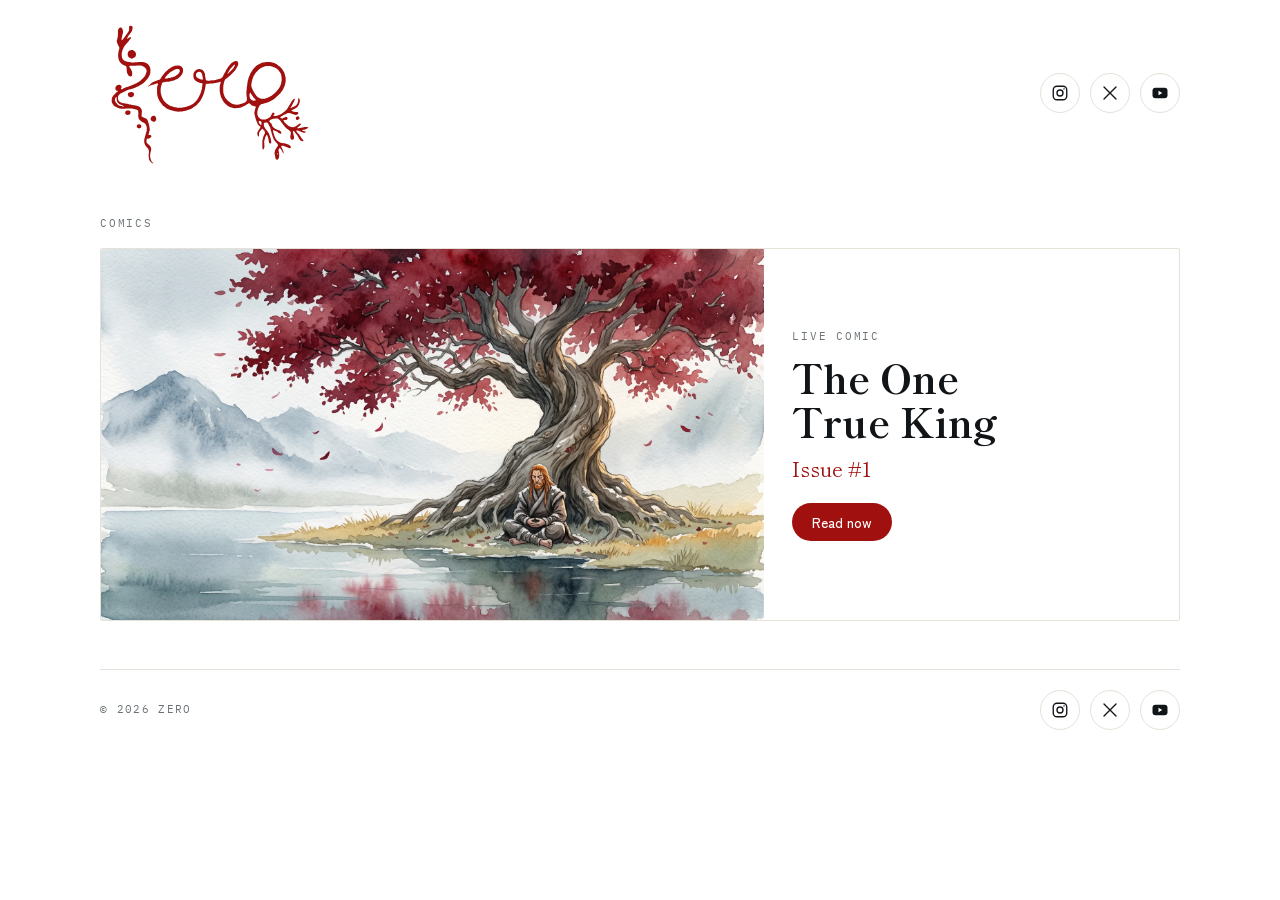
==== commit 17ea26f4: "Simplify the site to an issue shelf and a separate comic reader Co-Authored-By: Claude Opus 5.5 <nor" ====
--- a/index.html
+++ b/index.html
@@ -3,302 +3,49 @@
 <head>
 <meta charset="utf-8">
 <meta name="viewport" content="width=device-width, initial-scale=1, viewport-fit=cover">
-<link rel="icon" href="assets/zero-logo.svg" type="image/svg+xml">
-<title>Zero · Live comics from the Dibang Valley</title>
-<meta name="claude:viewport-fit-sides" content="cover">
-<meta name="description" content="Zero: live comics from the Dibang Valley, painted one frame at a time.">
-<meta property="og:title" content="Zero">
-<meta property="og:description" content="Live comics from the Dibang Valley, painted one frame at a time.">
-<meta property="og:image" content="https://zerosnaketree.com/assets/og-image.jpg">
 <link rel="preconnect" href="https://fonts.googleapis.com">
 <link rel="preconnect" href="https://fonts.gstatic.com" crossorigin>
-<link rel="stylesheet" href="https://fonts.googleapis.com/css2?family=Shippori+Mincho:wght@500;700&family=Cormorant+Garamond:ital,wght@1,500&family=Zen+Kaku+Gothic+New:wght@400;500&family=IBM+Plex+Mono:wght@400;500&display=swap">
-<style>
-*,*::before,*::after{box-sizing:border-box}
-body{margin:0}
-img{max-width:100%}
-[hidden]{display:none!important}
-:root{padding-top:env(safe-area-inset-top,0px);padding-bottom:env(safe-area-inset-bottom,0px)}
-
-/* Layout: white paper, like the page the logo was drawn on. The live frame is the hero, full width; the book's frame strip and the
-   writing-in-public log sit below it in one narrow column. One look on purpose (white paper, ink, Zero red). */
-:root{
-  --ink:#ffffff;          /* page: white paper */
-  --ink-2:#f5f2ed;        /* raised surface */
-  --line:#e6e1d9;
-  --mist:#2a2f31;         /* body text */
-  --dim:#6b7377;          /* captions */
-  --bone:#121517;         /* headings, ink */
-  --red:#a0100e;          /* Zero red, from the logo */
-  --red-lit:#a0100e;      /* Zero red for text on white */
-  --gold:#8f6212;         /* low sun, deepened for white paper */
-  --display:"Shippori Mincho","Hiragino Mincho ProN","Yu Mincho",Georgia,serif;
-  --quote:"Cormorant Garamond",Georgia,"Times New Roman",serif;
-  --body:"Zen Kaku Gothic New",system-ui,-apple-system,"Segoe UI",sans-serif;
-  --mono:"IBM Plex Mono",ui-monospace,Menlo,Consolas,monospace;
-  color-scheme:light;
-}
-html,body{background:var(--ink);color:var(--mist)}
-body{font-family:var(--body);font-size:16px;line-height:1.65;
-  padding-left:max(16px,env(safe-area-inset-left,0px));padding-right:max(16px,env(safe-area-inset-right,0px));padding-block:20px 64px}
-a{color:var(--bone);text-decoration-color:var(--red-lit);text-underline-offset:3px}
-a:hover{color:var(--red-lit)}
-:focus-visible{outline:2px solid var(--gold);outline-offset:3px}
-.wrap{max-width:1120px;margin:0 auto;display:grid;gap:56px}
-.col{max-width:720px;width:100%;margin:0 auto;display:grid;gap:20px}
-
-/* header */
-header{display:flex;align-items:center;justify-content:space-between;gap:16px;flex-wrap:wrap}
-.mark{display:flex;align-items:center;gap:14px;text-decoration:none}
-.plate{width:clamp(150px,24vw,240px);aspect-ratio:3/2;display:block}
-.plate img{display:block;width:100%;height:100%;object-fit:contain}
-.mark small{font-family:var(--mono);font-size:11px;letter-spacing:.16em;text-transform:uppercase;color:var(--dim);line-height:1.5}
-nav{display:flex;gap:20px;flex-wrap:wrap;font-family:var(--mono);font-size:12px;letter-spacing:.14em;text-transform:uppercase}
-nav a{color:var(--mist);text-decoration:none}
-nav a:hover{color:var(--red-lit)}
-
-/* hero */
-.hero{display:grid;gap:18px}
-.eyebrow{font-family:var(--mono);font-size:11px;letter-spacing:.16em;text-transform:uppercase;color:var(--gold)}
-h1{font-family:var(--display);font-weight:700;font-size:clamp(34px,6vw,64px);line-height:1.05;margin:0;color:var(--bone);text-wrap:balance;letter-spacing:.01em}
-h1 em{font-style:normal;color:var(--red-lit)}
-h2{font-family:var(--display);font-weight:500;font-size:clamp(24px,3.4vw,32px);line-height:1.2;margin:0;color:var(--bone);text-wrap:balance}
-.lede{font-size:17px;max-width:62ch;margin:0}
-
-/* live panel */
-.panel{position:relative;width:100%;max-width:100%;aspect-ratio:2752/1536;overflow:hidden;border-radius:2px;background:#22292c;
-  cursor:pointer;user-select:none;-webkit-user-select:none;touch-action:manipulation;box-shadow:0 0 0 1px var(--line),0 30px 60px -36px rgba(18,21,23,.45)}
-.stage{position:absolute;inset:0;transform-origin:58% 58%;transition:transform 6s cubic-bezier(.2,.6,.2,1)}
-.stage img,.stage canvas{position:absolute;inset:0;width:100%;height:100%;display:block;object-fit:cover}
-.panel.playing .stage{transform:scale(1.045)}
-.live{position:absolute;top:12px;right:12px;display:flex;align-items:center;gap:7px;padding:5px 11px 5px 8px;border-radius:999px;
-  background:rgba(14,17,19,.6);backdrop-filter:blur(6px);-webkit-backdrop-filter:blur(6px);
-  font-family:var(--mono);font-size:11px;letter-spacing:.14em;color:#f4f1ea;transition:background .3s}
-.live i{width:8px;height:8px;border-radius:50%;background:var(--red-lit);box-shadow:0 0 0 3px rgba(224,65,43,.25)}
-.panel.playing .live{background:rgba(160,16,14,.8)}
-.panel.playing .live i{background:#fff;animation:pulse 1s infinite}
-@keyframes pulse{50%{opacity:.35}}
-.hint{position:absolute;right:12px;bottom:12px;font-family:var(--mono);font-size:11px;letter-spacing:.12em;text-transform:uppercase;
-  color:#f4f1ea;background:rgba(14,17,19,.55);padding:5px 10px;border-radius:999px;transition:opacity .4s}
-.panel.playing .hint{opacity:0}
-.meta{display:flex;justify-content:space-between;gap:12px;flex-wrap:wrap;font-family:var(--mono);font-size:12px;color:var(--dim);font-variant-numeric:tabular-nums}
-.controls{display:flex;gap:10px;flex-wrap:wrap}
-button{font:500 13px/1 var(--body);color:var(--bone);background:transparent;border:1px solid var(--line);border-radius:999px;padding:9px 16px;cursor:pointer}
-button:hover{border-color:var(--red-lit)}
-button[aria-pressed="true"]{background:var(--red);border-color:var(--red);color:#fff}
-button:disabled{opacity:.4;cursor:default}
-
-/* frame strip */
-.strip{display:grid;grid-template-columns:repeat(6,minmax(0,1fr));gap:8px}
-@media (max-width:640px){.strip{grid-template-columns:repeat(4,minmax(0,1fr))}}
-.slot{position:relative;aspect-ratio:16/9;border-radius:2px;overflow:hidden;background:var(--ink-2);box-shadow:inset 0 0 0 1px var(--line);
-  display:grid;place-items:center;font-family:var(--mono);font-size:11px;color:var(--dim);font-variant-numeric:tabular-nums;padding:0}
-.slot img{position:absolute;inset:0;width:100%;height:100%;object-fit:cover}
-.slot.on{box-shadow:0 0 0 2px var(--red-lit)}
-.slot .n{position:relative;background:rgba(255,255,255,.8);padding:1px 6px;border-radius:2px}
-.slot:disabled{opacity:1;cursor:default}
-.slot.empty::before{content:"";position:absolute;inset:0;background:repeating-linear-gradient(115deg,transparent 0 9px,rgba(18,21,23,.04) 9px 10px)}
-.note{font-size:14px;color:var(--dim);margin:0}
-
-/* log */
-.log{display:grid;gap:0;border-top:1px solid var(--line)}
-.entry{display:grid;grid-template-columns:120px minmax(0,1fr);gap:16px;padding:18px 0;border-bottom:1px solid var(--line)}
-@media (max-width:560px){.entry{grid-template-columns:minmax(0,1fr);gap:4px}}
-.entry time{font-family:var(--mono);font-size:12px;color:var(--gold);font-variant-numeric:tabular-nums;padding-top:4px}
-.entry p{margin:0}
-blockquote{margin:0;font-family:var(--quote);font-style:italic;font-size:clamp(24px,3.2vw,30px);line-height:1.3;color:var(--bone);
-  border-left:2px solid var(--red);padding-left:18px}
-
-/* about + follow */
-.two{display:grid;grid-template-columns:repeat(2,minmax(0,1fr));gap:32px}
-@media (max-width:720px){.two{grid-template-columns:minmax(0,1fr)}}
-.two > div{display:grid;gap:12px;align-content:start;min-width:0}
-.two p{margin:0}
-.handles{display:grid;gap:8px;font-family:var(--mono);font-size:14px}
-.handles span{color:var(--dim);font-size:12px}
-footer{border-top:1px solid var(--line);padding-top:20px;display:flex;justify-content:space-between;gap:12px;flex-wrap:wrap;
-  font-family:var(--mono);font-size:11px;letter-spacing:.12em;text-transform:uppercase;color:var(--dim)}
-@media (prefers-reduced-motion:reduce){.stage{transition:none}.panel.playing .stage{transform:none}}
-</style>
+<link rel="stylesheet" href="https://fonts.googleapis.com/css2?family=Shippori+Mincho:wght@500;700&family=Zen+Kaku+Gothic+New:wght@400;500&family=IBM+Plex+Mono:wght@400&display=swap">
+<title>Zero</title>
+<meta name="description" content="Zero: live comics from the Dibang Valley.">
+<meta property="og:title" content="Zero">
+<meta property="og:description" content="The One True King, Issue #1. A live comic from the Dibang Valley.">
+<meta property="og:image" content="https://zerosnaketree.com/assets/og-image.jpg">
+<link rel="icon" href="/assets/zero-logo.svg" type="image/svg+xml">
+<link rel="stylesheet" href="/assets/site.css">
 </head>
 <body>
-
 <div class="wrap">
-  <header>
-    <a class="mark" href="#top" aria-label="Zero, home">
-      <span class="plate"><img src="assets/zero-logo.svg" alt="Zero"></span>
-      <small>Live comics<br>from the Dibang Valley</small>
-    </a>
-    <nav aria-label="Sections">
-      <a href="#comic">Comic</a><a href="#log">Writing in public</a><a href="#follow">Follow</a>
+  <header class="top">
+    <a class="logo" href="/" aria-label="Zero, home"><img src="/assets/zero-logo.svg" alt="Zero"></a>
+    <nav class="social" aria-label="Zero on social media">
+      <a href="https://www.instagram.com/zerosnaketree/" target="_blank" rel="noopener" aria-label="Instagram"><svg viewBox="0 0 24 24" fill="none" stroke="currentColor" stroke-width="1.8"><rect x="3" y="3" width="18" height="18" rx="5"/><circle cx="12" cy="12" r="4"/><circle cx="17.3" cy="6.7" r="1" fill="currentColor" stroke="none"/></svg></a>
+      <a href="https://x.com/zerosnaketree" target="_blank" rel="noopener" aria-label="X"><svg viewBox="0 0 24 24" fill="none" stroke="currentColor" stroke-width="1.8" stroke-linecap="round"><path d="M4 4l16 16M20 4L4 20"/></svg></a>
+      <a href="https://www.youtube.com/@zerosnaketree" target="_blank" rel="noopener" aria-label="YouTube"><svg viewBox="0 0 24 24"><rect x="2" y="5" width="20" height="14" rx="4" fill="currentColor"/><path d="M10 9l5 3-5 3z" fill="#fff"/></svg></a>
     </nav>
   </header>
 
-  <section class="hero" id="comic">
-    <div class="eyebrow">The One True King · Panel by panel</div>
-    <h1>A man sat under the red tree and <em>did not move.</em></h1>
-    <p class="lede">Zero is a story told one living panel at a time. Each panel is a watercolour that breathes: tap it and the snow falls, the leaves drift, the rain comes in, and you hear the valley.</p>
+  <main class="shelf" aria-labelledby="comicsH">
+    <div class="label" id="comicsH">Comics</div>
+    <a class="issue" href="/the-one-true-king/1/">
+      <div class="cover"><img src="/assets/otk-panel-02.webp" alt="The One True King, Issue 1 cover: a man meditating beneath a giant crimson tree by a lake, in watercolour."></div>
+      <div class="info">
+        <div class="label">Live comic</div>
+        <h2>The One True King</h2>
+        <div class="no">Issue #1</div>
+        <span class="read">Read now</span>
+      </div>
+    </a>
+  </main>
 
-    <div class="panel" id="panel" role="button" tabindex="0" aria-label="Live panel. Tap to play the moment with sound.">
-      <div class="stage"><img id="frameImg" src="assets/otk-panel-01.webp" alt=""><canvas id="fx"></canvas></div>
-      <div class="live"><i></i>LIVE</div>
-      <div class="hint">Tap to play</div>
-    </div>
-    <div class="meta"><span id="frameLabel">Panel 001 · Snow</span><span id="frameCount">1 of 3 painted</span></div>
-    <div class="controls">
-      <button id="prev" type="button" aria-label="Previous panel">←</button>
-      <button id="play" type="button">Play the moment</button>
-      <button id="next" type="button" aria-label="Next panel">→</button>
-      <button id="sound" type="button" aria-pressed="true">Sound on</button>
-    </div>
-  </section>
-
-  <section class="col" aria-labelledby="stripH">
-    <h2 id="stripH">The One True King, panel by panel</h2>
-    <div class="strip" id="strip"></div>
-    <p class="note">New panels appear here as they're painted. Each one is written, revised and approved before it goes up.</p>
-  </section>
-
-  <section class="col" id="log" aria-labelledby="logH">
-    <h2 id="logH">Writing in public</h2>
-    <blockquote>Snow, then rain, then sun. He did not open his eyes.</blockquote>
-    <div class="log">
-      <div class="entry"><time datetime="2026-10-31">31 Oct 2026</time>
-        <p><strong>Panels 1 to 3 are up.</strong> The One True King begins with Temujin sitting under the red tree by the lake. The seasons pass over him one panel at a time: snow, then the red tree in still air, then the monsoon.</p></div>
-      <div class="entry"><time datetime="2026-10-31">31 Oct 2026</time>
-        <p><strong>We found the look.</strong> Soft watercolour on white paper, a quiet palette of grey-blue water and mountains, and one colour that matters. Red is for what the story cares about, so the tree carries it.</p></div>
-      <div class="entry"><time datetime="2026-10-30">30 Oct 2026</time>
-        <p><strong>The mark.</strong> Zero is drawn by hand. The Z is a snake coming down from the sky; the O is a tree putting down roots. That's where this site's address comes from.</p></div>
-    </div>
-  </section>
-
-  <section class="col two" id="follow">
-    <div>
-      <h2>What is Zero?</h2>
-      <p>A universe set in the Dibang Valley of Arunachal Pradesh, where the Mishmi hills meet the clouds. It begins with The One True King, the old folk tale the whole valley grows from, and goes on to Arun and Emuli. The same world will grow into vertical dramas, a series, a game and a film.</p>
-    </div>
-    <div>
-      <h2>Follow the story</h2>
-      <p>New panels go out first on Instagram, with the writing notes on X.</p>
-      <div class="handles">
-        <div>Instagram <span>@zerosnaketree, launching soon</span></div>
-        <div>X <span>@zerosnaketree, launching soon</span></div>
-      </div>
-    </div>
-  </section>
-
-  <footer><span>Zero · Dibang Valley Diaries</span><span>© 2026 · zerosnaketree.com</span></footer>
+  <footer class="foot">
+    <small>© 2026 Zero</small>
+    <nav class="social" aria-label="Zero on social media">
+      <a href="https://www.instagram.com/zerosnaketree/" target="_blank" rel="noopener" aria-label="Instagram"><svg viewBox="0 0 24 24" fill="none" stroke="currentColor" stroke-width="1.8"><rect x="3" y="3" width="18" height="18" rx="5"/><circle cx="12" cy="12" r="4"/><circle cx="17.3" cy="6.7" r="1" fill="currentColor" stroke="none"/></svg></a>
+      <a href="https://x.com/zerosnaketree" target="_blank" rel="noopener" aria-label="X"><svg viewBox="0 0 24 24" fill="none" stroke="currentColor" stroke-width="1.8" stroke-linecap="round"><path d="M4 4l16 16M20 4L4 20"/></svg></a>
+      <a href="https://www.youtube.com/@zerosnaketree" target="_blank" rel="noopener" aria-label="YouTube"><svg viewBox="0 0 24 24"><rect x="2" y="5" width="20" height="14" rx="4" fill="currentColor"/><path d="M10 9l5 3-5 3z" fill="#fff"/></svg></a>
+    </nav>
+  </footer>
 </div>
-
-<script>
-/* To add a panel: push an entry here once it's approved. live.kind = which moment plays on tap: snow, leaves or rain. */
-const FRAMES = [
-  {n:1, title:"Snow", src:"assets/otk-panel-01.webp", thumb:"assets/otk-panel-01-sm.webp",
-   alt:"Watercolour: a valley of lakes under light snow. A huge crimson tree stands at the water's edge, a small man meditating at its roots.",
-   live:{kind:"snow"}},
-  {n:2, title:"The red tree", src:"assets/otk-panel-02.webp", thumb:"assets/otk-panel-02-sm.webp",
-   alt:"Watercolour: Temujin, orange-haired in a grey robe, sits cross-legged under a giant crimson tree beside a still lake.",
-   live:{kind:"leaves", origin:[0.55,0.22]}},
-  {n:3, title:"Monsoon", src:"assets/otk-panel-03.webp", thumb:"assets/otk-panel-03-sm.webp",
-   alt:"Watercolour: monsoon rain falls on the lake and the red tree; Temujin sits on, red leaves scattered around him.",
-   live:{kind:"rain"}}
-];
-const NEXT = 1; // empty slots shown after the painted panels
-
-const panel=document.getElementById('panel'), img=document.getElementById('frameImg'), cv=document.getElementById('fx'),
-      ctx=cv.getContext('2d'), playBtn=document.getElementById('play'), soundBtn=document.getElementById('sound');
-const reduce=matchMedia('(prefers-reduced-motion: reduce)').matches;
-let cur=0, playing=false, soundOn=true, raf=0, parts=[], t0=0, ac=null;
-const pad=n=>String(n).padStart(3,'0');
-
-function show(i){
-  if(playing) stop();
-  cur=i; const f=FRAMES[i];
-  img.src=f.src; img.alt=f.alt;
-  document.getElementById('frameLabel').textContent=`Panel ${pad(f.n)} · ${f.title}`;
-  document.getElementById('frameCount').textContent=`${i+1} of ${FRAMES.length} painted`;
-  document.querySelectorAll('.slot').forEach((s,k)=>s.classList.toggle('on',k===i));
-  prevBtn.disabled=i===0; nextBtn.disabled=i===FRAMES.length-1;
-}
-function buildStrip(){
-  const s=document.getElementById('strip');
-  for(let k=0;k<FRAMES.length+NEXT;k++){
-    const b=document.createElement('button'); b.type='button'; b.className='slot';
-    const f=FRAMES[k];
-    if(f){ b.innerHTML=`<img src="${f.thumb}" alt=""><span class="n">${pad(k+1)}</span>`;
-      b.setAttribute('aria-label',`Panel ${k+1}: ${f.title}`); b.onclick=()=>{show(k);panel.scrollIntoView({behavior:reduce?'auto':'smooth',block:'center'})}; }
-    else { b.classList.add('empty'); b.disabled=true; b.innerHTML=`<span class="n">${pad(k+1)}</span>`; b.setAttribute('aria-label',`Panel ${k+1}, still being painted`); }
-    s.appendChild(b);
-  }
-}
-
-function size(){ const r=panel.getBoundingClientRect(), d=Math.min(devicePixelRatio||1,2); cv.width=r.width*d; cv.height=r.height*d; }
-function spawn(kind,o){
-  const W=cv.width,H=cv.height,R=Math.random;
-  if(kind==='snow') return {x:R()*W*1.1-W*.05, y:-10, vx:(R()-.3)*W/2400, vy:(0.6+R()*1.2)*H/900, r:(1.2+R()*2.6)*W/1100, life:1, c:'#ffffff'};
-  if(kind==='rain') return {x:R()*W*1.2-W*.1, y:-20, vx:-0.35*H/220, vy:(9+R()*5)*H/900, r:(10+R()*16)*H/700, life:1, c:'rgba(225,232,238,.75)'};
-  return {x:o[0]*W+(R()-.5)*W*.3, y:o[1]*H+(R()-.5)*H*.15, vx:(R()-.3)*W/1400, vy:(0.4+R()*0.8)*H/1100,
-    r:(3+R()*4)*W/1100, a:R()*6.28, va:(R()-.5)*.12, life:1, c:R()<.7?'#9e1a24':(R()<.5?'#c2283a':'#7a1018')};
-}
-function frame(ts){
-  const W=cv.width,H=cv.height, el=(ts-t0)/1000, f=FRAMES[cur].live, k=f.kind;
-  ctx.clearRect(0,0,W,H);
-  const g=el<1?el:el<4?1:Math.max(0,1-(el-4)/2);
-  const rate=k==='rain'?6:k==='snow'?3:1;
-  if(el<4.5 && (k!=='leaves' || Math.random()<.5)) for(let j=0;j<rate;j++) parts.push(spawn(k,f.origin));
-  for(const p of parts){
-    if(k==='leaves'){ p.vx+=Math.sin(el*2+p.y*.01)*0.01*W/900; p.x+=p.vx; p.y+=p.vy; p.a+=p.va; }
-    else if(k==='snow'){ p.x+=p.vx+Math.sin(el*1.5+p.y*.02)*0.4; p.y+=p.vy; }
-    else { p.x+=p.vx; p.y+=p.vy; }
-    if(el>4) p.life-=.015;
-    ctx.save(); ctx.globalAlpha=Math.max(0,p.life)*(k==='snow'?.9:.95); ctx.fillStyle=p.c; ctx.strokeStyle=p.c;
-    if(k==='rain'){ ctx.lineWidth=Math.max(1,W/1400); ctx.beginPath(); ctx.moveTo(p.x,p.y); ctx.lineTo(p.x+p.vx*p.r/p.vy,p.y+p.r); ctx.stroke(); }
-    else if(k==='snow'){ ctx.beginPath(); ctx.arc(p.x,p.y,p.r,0,6.28); ctx.fill(); }
-    else { ctx.translate(p.x,p.y); ctx.rotate(p.a); ctx.beginPath(); ctx.ellipse(0,0,p.r,p.r*.5,0,0,6.28); ctx.fill(); }
-    ctx.restore();
-    if(k==='rain' && p.y>H*.72 && Math.random()<.04){ ctx.save(); ctx.globalAlpha=.5*p.life; ctx.strokeStyle='#e8eef2'; ctx.lineWidth=1;
-      ctx.beginPath(); ctx.ellipse(p.x,p.y,W*.012,H*.004,0,0,6.28); ctx.stroke(); ctx.restore(); }
-  }
-  parts=parts.filter(p=>p.life>0 && p.x>-60 && p.x<W+60 && p.y<H+40);
-  if(el<6.5 || parts.length) raf=requestAnimationFrame(frame); else stop();
-}
-function noise(len){ const buf=ac.createBuffer(1,ac.sampleRate*len,ac.sampleRate), d=buf.getChannelData(0);
-  let last=0; for(let i=0;i<d.length;i++){ last=(last+0.02*(Math.random()*2-1))/1.02; d[i]=last*3.5; } return buf; }
-function whiteNoise(len){ const buf=ac.createBuffer(1,ac.sampleRate*len,ac.sampleRate), d=buf.getChannelData(0);
-  for(let i=0;i<d.length;i++) d[i]=Math.random()*2-1; return buf; }
-function sound(kind){
-  try{
-    ac=ac||new (window.AudioContext||window.webkitAudioContext)(); const now=ac.currentTime, len=7;
-    const src=ac.createBufferSource(); src.buffer=kind==='rain'?whiteNoise(len):noise(len);
-    const fl=ac.createBiquadFilter(), gn=ac.createGain(), peak=kind==='rain'?.18:kind==='snow'?.35:.5;
-    if(kind==='rain'){ fl.type='highpass'; fl.frequency.value=1200; }
-    else { fl.type='bandpass'; fl.Q.value=0.8; fl.frequency.setValueAtTime(kind==='snow'?250:300,now);
-      fl.frequency.linearRampToValueAtTime(kind==='snow'?600:900,now+2); fl.frequency.linearRampToValueAtTime(350,now+6); }
-    gn.gain.setValueAtTime(0,now); gn.gain.linearRampToValueAtTime(peak,now+1.2); gn.gain.setValueAtTime(peak,now+3.8); gn.gain.linearRampToValueAtTime(0,now+6.5);
-    src.connect(fl).connect(gn).connect(ac.destination); src.start(now); src.stop(now+len);
-    if(kind!=='rain'){ // one low bell, far off
-      const o=ac.createOscillator(), og=ac.createGain(); o.type='sine'; o.frequency.value=kind==='snow'?174.6:196;
-      og.gain.setValueAtTime(0,now+1.6); og.gain.linearRampToValueAtTime(.1,now+1.7); og.gain.exponentialRampToValueAtTime(.0001,now+5.5);
-      o.connect(og).connect(ac.destination); o.start(now+1.6); o.stop(now+5.6); }
-  }catch(e){}
-}
-function play(){
-  if(playing) return; playing=true; panel.classList.add('playing'); playBtn.disabled=true;
-  if(soundOn) sound(FRAMES[cur].live.kind);
-  if(reduce){ setTimeout(stop,2500); return; }
-  size(); parts=[]; t0=performance.now(); raf=requestAnimationFrame(frame);
-}
-function stop(){ cancelAnimationFrame(raf); ctx.clearRect(0,0,cv.width,cv.height); playing=false; panel.classList.remove('playing'); playBtn.disabled=false; }
-
-const prevBtn=document.getElementById('prev'), nextBtn=document.getElementById('next');
-prevBtn.addEventListener('click',()=>show(Math.max(0,cur-1)));
-nextBtn.addEventListener('click',()=>show(Math.min(FRAMES.length-1,cur+1)));
-panel.addEventListener('click',play);
-panel.addEventListener('keydown',e=>{ if(e.key==='Enter'||e.key===' '){e.preventDefault();play();} });
-playBtn.addEventListener('click',play);
-soundBtn.addEventListener('click',()=>{ soundOn=!soundOn; soundBtn.setAttribute('aria-pressed',soundOn); soundBtn.textContent=soundOn?'Sound on':'Sound off'; });
-addEventListener('resize',()=>{ if(playing) size(); });
-buildStrip(); show(0);
-</script>
 </body>
 </html>
--- a/assets/site.css
+++ b/assets/site.css
@@ -0,0 +1,72 @@
+/* Zero: white paper, ink, one red. Shared by every page. */
+:root{
+  --paper:#ffffff; --paper-2:#f5f2ed; --line:#e6e1d9;
+  --ink:#121517; --text:#2a2f31; --dim:#6b7377; --red:#a0100e;
+  --display:"Shippori Mincho","Hiragino Mincho ProN","Yu Mincho",Georgia,serif;
+  --body:"Zen Kaku Gothic New",system-ui,-apple-system,"Segoe UI",sans-serif;
+  --mono:"IBM Plex Mono",ui-monospace,Menlo,Consolas,monospace;
+  color-scheme:light;
+  padding-top:env(safe-area-inset-top,0px);padding-bottom:env(safe-area-inset-bottom,0px);
+}
+*,*::before,*::after{box-sizing:border-box}
+html,body{background:var(--paper);color:var(--text)}
+body{margin:0;font-family:var(--body);font-size:16px;line-height:1.6;
+  padding-left:max(16px,env(safe-area-inset-left,0px));padding-right:max(16px,env(safe-area-inset-right,0px));padding-block:20px 40px}
+img{max-width:100%;display:block}
+a{color:inherit}
+:focus-visible{outline:2px solid var(--red);outline-offset:3px}
+[hidden]{display:none!important}
+.wrap{max-width:1080px;margin:0 auto;display:grid;gap:48px}
+.label{font-family:var(--mono);font-size:11px;letter-spacing:.16em;text-transform:uppercase;color:var(--dim)}
+
+/* header + footer */
+.top{display:flex;align-items:center;justify-content:space-between;gap:16px;flex-wrap:wrap}
+.logo{display:block;width:clamp(140px,22vw,220px);aspect-ratio:3/2}
+.logo img{width:100%;height:100%;object-fit:contain}
+.social{display:flex;gap:10px}
+.social a{width:40px;height:40px;display:grid;place-items:center;border:1px solid var(--line);border-radius:50%;color:var(--ink);transition:color .2s,border-color .2s}
+.social a:hover{color:var(--red);border-color:var(--red)}
+.social svg{width:18px;height:18px}
+.foot{border-top:1px solid var(--line);padding-top:20px;display:flex;justify-content:space-between;align-items:center;gap:16px;flex-wrap:wrap}
+.foot small{font-family:var(--mono);font-size:11px;letter-spacing:.12em;text-transform:uppercase;color:var(--dim)}
+
+/* home: issue shelf */
+.shelf{display:grid;gap:16px}
+.issue{display:grid;grid-template-columns:minmax(0,1.6fr) minmax(0,1fr);gap:0;text-decoration:none;color:inherit;
+  border:1px solid var(--line);border-radius:2px;overflow:hidden;transition:box-shadow .3s}
+.issue:hover{box-shadow:0 24px 48px -28px rgba(18,21,23,.35)}
+.issue .cover{aspect-ratio:2752/1536;overflow:hidden;background:var(--paper-2)}
+.issue .cover img{width:100%;height:100%;object-fit:cover;transition:transform .8s cubic-bezier(.2,.7,.2,1)}
+.issue:hover .cover img{transform:scale(1.03)}
+.issue .info{display:grid;align-content:center;gap:10px;padding:28px}
+.issue h2{font-family:var(--display);font-weight:700;font-size:clamp(28px,3.6vw,40px);line-height:1.1;margin:0;color:var(--ink);text-wrap:balance}
+.issue .no{font-family:var(--display);font-size:20px;color:var(--red)}
+.read{justify-self:start;margin-top:8px;font:500 14px/1 var(--body);color:#fff;background:var(--red);padding:12px 20px;border-radius:999px}
+@media (max-width:720px){.issue{grid-template-columns:minmax(0,1fr)}.issue .info{padding:20px}}
+
+/* reader */
+.bar{position:sticky;top:env(safe-area-inset-top,0px);z-index:5;background:var(--paper);display:flex;align-items:center;justify-content:space-between;gap:12px;
+  padding-block:10px;border-bottom:1px solid var(--line)}
+body.reader::before{content:"";position:fixed;inset:0 0 auto;height:env(safe-area-inset-top,0px);z-index:10;background:var(--paper)}
+.bar .home{width:96px;aspect-ratio:3/2;display:block}
+.bar .home img{width:100%;height:100%;object-fit:contain}
+.bar .t{text-align:center;min-width:0}
+.bar .t b{display:block;font-family:var(--display);font-size:clamp(16px,2.4vw,20px);color:var(--ink);font-weight:700;line-height:1.2}
+.btn{font:500 13px/1 var(--body);color:var(--ink);background:transparent;border:1px solid var(--line);border-radius:999px;padding:9px 14px;cursor:pointer;white-space:nowrap}
+.btn:hover{border-color:var(--red)}
+.btn[aria-pressed="false"]{color:var(--dim)}
+.pages{max-width:1080px;margin:0 auto;display:grid;gap:clamp(16px,3vw,32px);padding-block:24px}
+.panel{position:relative;width:100%;max-width:100%;aspect-ratio:2752/1536;overflow:hidden;border-radius:2px;background:var(--paper-2);
+  cursor:pointer;user-select:none;-webkit-user-select:none;touch-action:manipulation}
+.stage{position:absolute;inset:0;transform-origin:58% 58%;transition:transform 6s cubic-bezier(.2,.6,.2,1)}
+.stage img,.stage canvas{position:absolute;inset:0;width:100%;height:100%;object-fit:cover}
+.panel.playing .stage{transform:scale(1.04)}
+.live{position:absolute;top:12px;right:12px;display:flex;align-items:center;gap:7px;padding:5px 11px 5px 8px;border-radius:999px;
+  background:rgba(18,21,23,.5);backdrop-filter:blur(6px);-webkit-backdrop-filter:blur(6px);font-family:var(--mono);font-size:11px;letter-spacing:.14em;color:#fff}
+.live i{width:8px;height:8px;border-radius:50%;background:#ff5a45}
+.panel.playing .live{background:rgba(160,16,14,.85)}
+.panel.playing .live i{background:#fff;animation:pulse 1s infinite}
+@keyframes pulse{50%{opacity:.35}}
+.end{display:grid;justify-items:center;gap:16px;padding-block:24px 8px;text-align:center}
+.end p{margin:0;font-family:var(--display);font-size:22px;color:var(--ink)}
+@media (prefers-reduced-motion:reduce){.stage,.issue .cover img{transition:none}.panel.playing .stage{transform:none}}
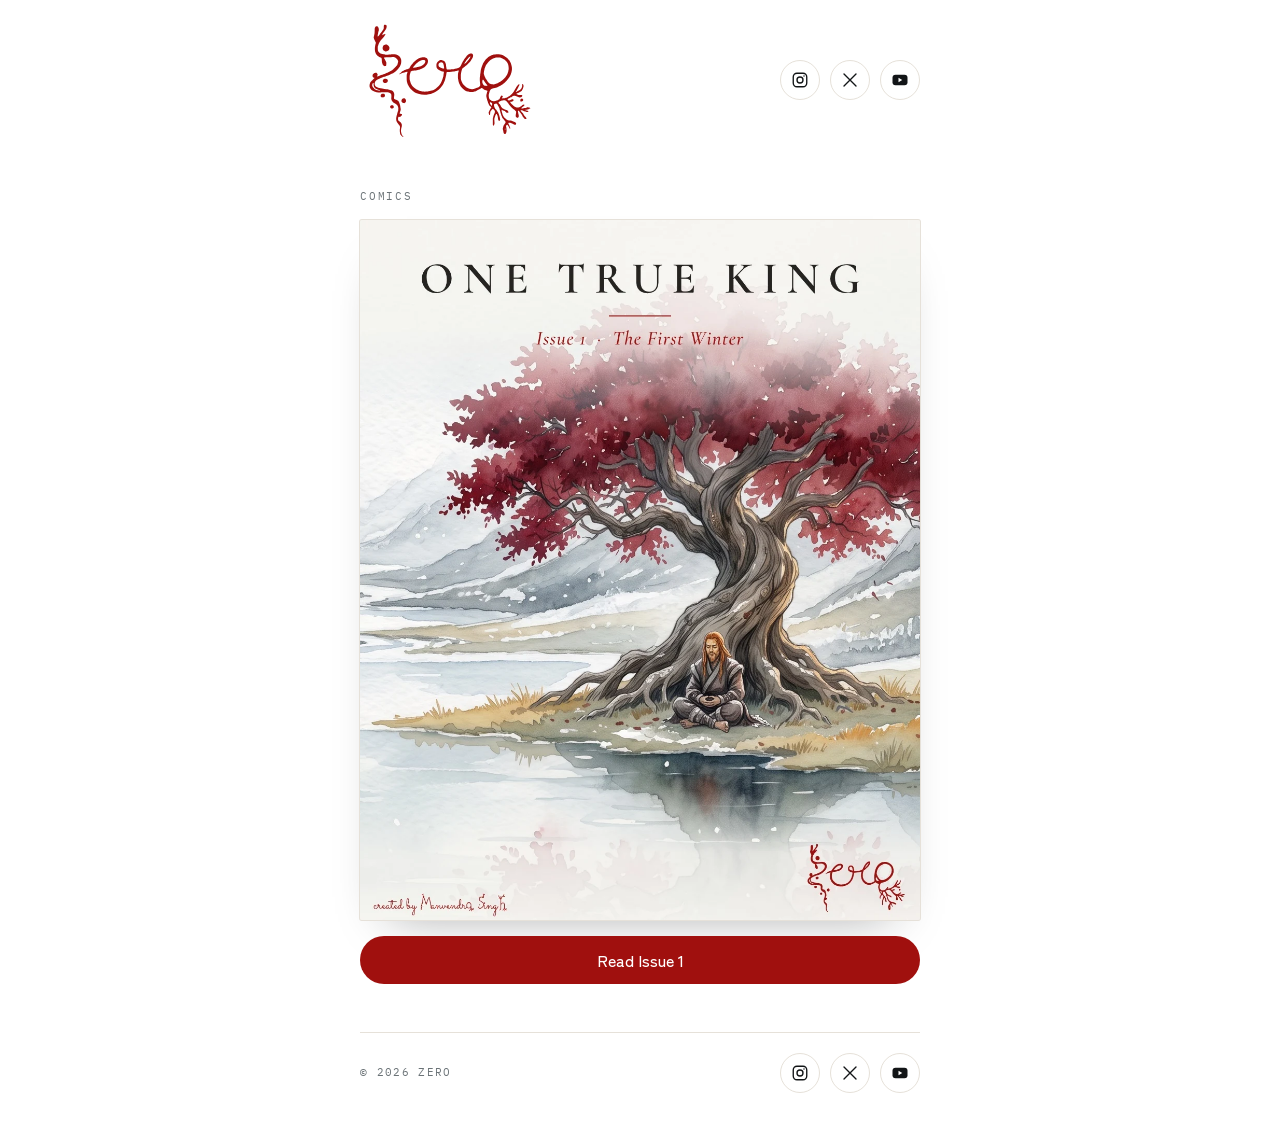
==== commit 08f283e4: "Lead with the Issue 1 poster and use the phone-sized 4:5 panels Co-Authored-By: Claude Opus 5.5 <nor" ====
--- a/index.html
+++ b/index.html
@@ -9,7 +9,7 @@
 <title>Zero</title>
 <meta name="description" content="Zero: live comics from the Dibang Valley.">
 <meta property="og:title" content="Zero">
-<meta property="og:description" content="The One True King, Issue #1. A live comic from the Dibang Valley.">
+<meta property="og:description" content="One True King, Issue 1: The First Winter. A live comic from the Dibang Valley.">
 <meta property="og:image" content="https://zerosnaketree.com/assets/og-image.jpg">
 <link rel="icon" href="/assets/zero-logo.svg" type="image/svg+xml">
 <link rel="stylesheet" href="/assets/site.css">
@@ -27,14 +27,9 @@
 
   <main class="shelf" aria-labelledby="comicsH">
     <div class="label" id="comicsH">Comics</div>
-    <a class="issue" href="/the-one-true-king/1/">
-      <div class="cover"><img src="/assets/otk-panel-02.webp" alt="The One True King, Issue 1 cover: a man meditating beneath a giant crimson tree by a lake, in watercolour."></div>
-      <div class="info">
-        <div class="label">Live comic</div>
-        <h2>The One True King</h2>
-        <div class="no">Issue #1</div>
-        <span class="read">Read now</span>
-      </div>
+    <a class="issue" href="/the-one-true-king/1/" aria-label="Read One True King, Issue 1: The First Winter">
+      <div class="cover"><img src="/assets/otk1-cover.webp" width="1080" height="1350" alt="One True King, Issue 1, The First Winter. Cover: a man meditating beneath a giant crimson tree by a frozen lake."></div>
+      <span class="read">Read Issue 1</span>
     </a>
   </main>
 
--- a/assets/site.css
+++ b/assets/site.css
@@ -30,22 +30,17 @@
 .foot{border-top:1px solid var(--line);padding-top:20px;display:flex;justify-content:space-between;align-items:center;gap:16px;flex-wrap:wrap}
 .foot small{font-family:var(--mono);font-size:11px;letter-spacing:.12em;text-transform:uppercase;color:var(--dim)}
 
-/* home: issue shelf */
-.shelf{display:grid;gap:16px}
-.issue{display:grid;grid-template-columns:minmax(0,1.6fr) minmax(0,1fr);gap:0;text-decoration:none;color:inherit;
-  border:1px solid var(--line);border-radius:2px;overflow:hidden;transition:box-shadow .3s}
-.issue:hover{box-shadow:0 24px 48px -28px rgba(18,21,23,.35)}
-.issue .cover{aspect-ratio:2752/1536;overflow:hidden;background:var(--paper-2)}
+/* home: phone-first. The poster is the page. */
+.wrap{max-width:560px}
+.top .logo{width:clamp(120px,36vw,180px)}
+.shelf{display:grid;gap:14px}
+.issue{display:grid;gap:16px;text-decoration:none;color:inherit}
+.issue .cover{aspect-ratio:4/5;overflow:hidden;border-radius:2px;background:var(--paper-2);box-shadow:0 0 0 1px var(--line),0 24px 48px -30px rgba(18,21,23,.4)}
 .issue .cover img{width:100%;height:100%;object-fit:cover;transition:transform .8s cubic-bezier(.2,.7,.2,1)}
-.issue:hover .cover img{transform:scale(1.03)}
-.issue .info{display:grid;align-content:center;gap:10px;padding:28px}
-.issue h2{font-family:var(--display);font-weight:700;font-size:clamp(28px,3.6vw,40px);line-height:1.1;margin:0;color:var(--ink);text-wrap:balance}
-.issue .no{font-family:var(--display);font-size:20px;color:var(--red)}
-.read{justify-self:start;margin-top:8px;font:500 14px/1 var(--body);color:#fff;background:var(--red);padding:12px 20px;border-radius:999px}
-@media (max-width:720px){.issue{grid-template-columns:minmax(0,1fr)}.issue .info{padding:20px}}
-
+.issue:hover .cover img{transform:scale(1.02)}
+.read{display:block;text-align:center;font:500 16px/1 var(--body);color:#fff;background:var(--red);padding:16px 20px;border-radius:999px}
 /* reader */
-.bar{position:sticky;top:env(safe-area-inset-top,0px);z-index:5;background:var(--paper);display:flex;align-items:center;justify-content:space-between;gap:12px;
+.bar{max-width:600px;margin:0 auto;position:sticky;top:env(safe-area-inset-top,0px);z-index:5;background:var(--paper);display:flex;align-items:center;justify-content:space-between;gap:12px;
   padding-block:10px;border-bottom:1px solid var(--line)}
 body.reader::before{content:"";position:fixed;inset:0 0 auto;height:env(safe-area-inset-top,0px);z-index:10;background:var(--paper)}
 .bar .home{width:96px;aspect-ratio:3/2;display:block}
@@ -55,12 +50,12 @@
 .btn{font:500 13px/1 var(--body);color:var(--ink);background:transparent;border:1px solid var(--line);border-radius:999px;padding:9px 14px;cursor:pointer;white-space:nowrap}
 .btn:hover{border-color:var(--red)}
 .btn[aria-pressed="false"]{color:var(--dim)}
-.pages{max-width:1080px;margin:0 auto;display:grid;gap:clamp(16px,3vw,32px);padding-block:24px}
-.panel{position:relative;width:100%;max-width:100%;aspect-ratio:2752/1536;overflow:hidden;border-radius:2px;background:var(--paper-2);
+.pages{max-width:600px;margin:0 auto;display:grid;gap:clamp(16px,3vw,32px);padding-block:24px}
+.panel{position:relative;width:100%;max-width:100%;aspect-ratio:4/5;overflow:hidden;border-radius:2px;background:var(--paper-2);
   cursor:pointer;user-select:none;-webkit-user-select:none;touch-action:manipulation}
 .stage{position:absolute;inset:0;transform-origin:58% 58%;transition:transform 6s cubic-bezier(.2,.6,.2,1)}
 .stage img,.stage canvas{position:absolute;inset:0;width:100%;height:100%;object-fit:cover}
-.panel.playing .stage{transform:scale(1.04)}
+.panel.playing .stage{transform:scale(1.02)}
 .live{position:absolute;top:12px;right:12px;display:flex;align-items:center;gap:7px;padding:5px 11px 5px 8px;border-radius:999px;
   background:rgba(18,21,23,.5);backdrop-filter:blur(6px);-webkit-backdrop-filter:blur(6px);font-family:var(--mono);font-size:11px;letter-spacing:.14em;color:#fff}
 .live i{width:8px;height:8px;border-radius:50%;background:#ff5a45}
@@ -70,3 +65,7 @@
 .end{display:grid;justify-items:center;gap:16px;padding-block:24px 8px;text-align:center}
 .end p{margin:0;font-family:var(--display);font-size:22px;color:var(--ink)}
 @media (prefers-reduced-motion:reduce){.stage,.issue .cover img{transition:none}.panel.playing .stage{transform:none}}
+.coverpage{width:100%;height:auto;border-radius:2px;box-shadow:0 0 0 1px var(--line)}
+@media (max-width:480px){.bar .home{width:72px}.btn{padding:8px 12px}}
+.panel,.coverpage{scroll-margin-top:90px}
+.bar .t .label{white-space:nowrap}
